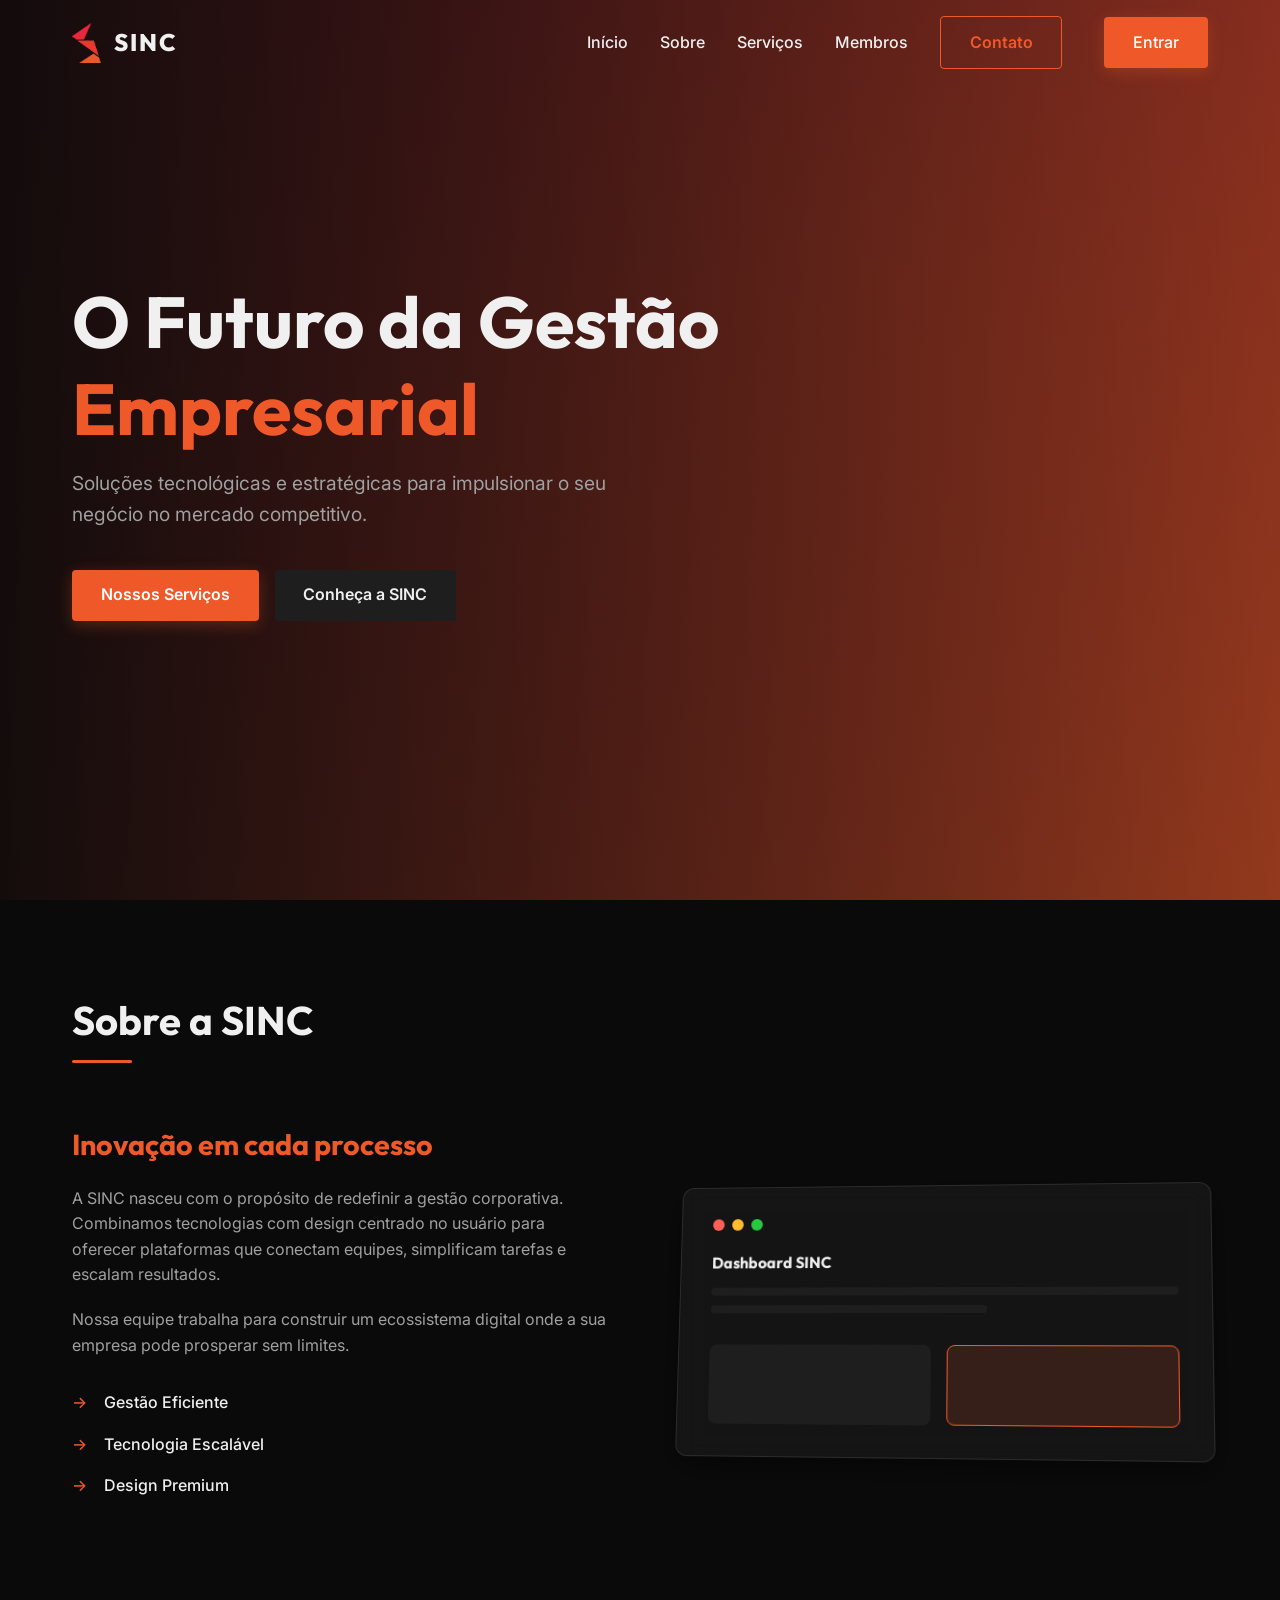
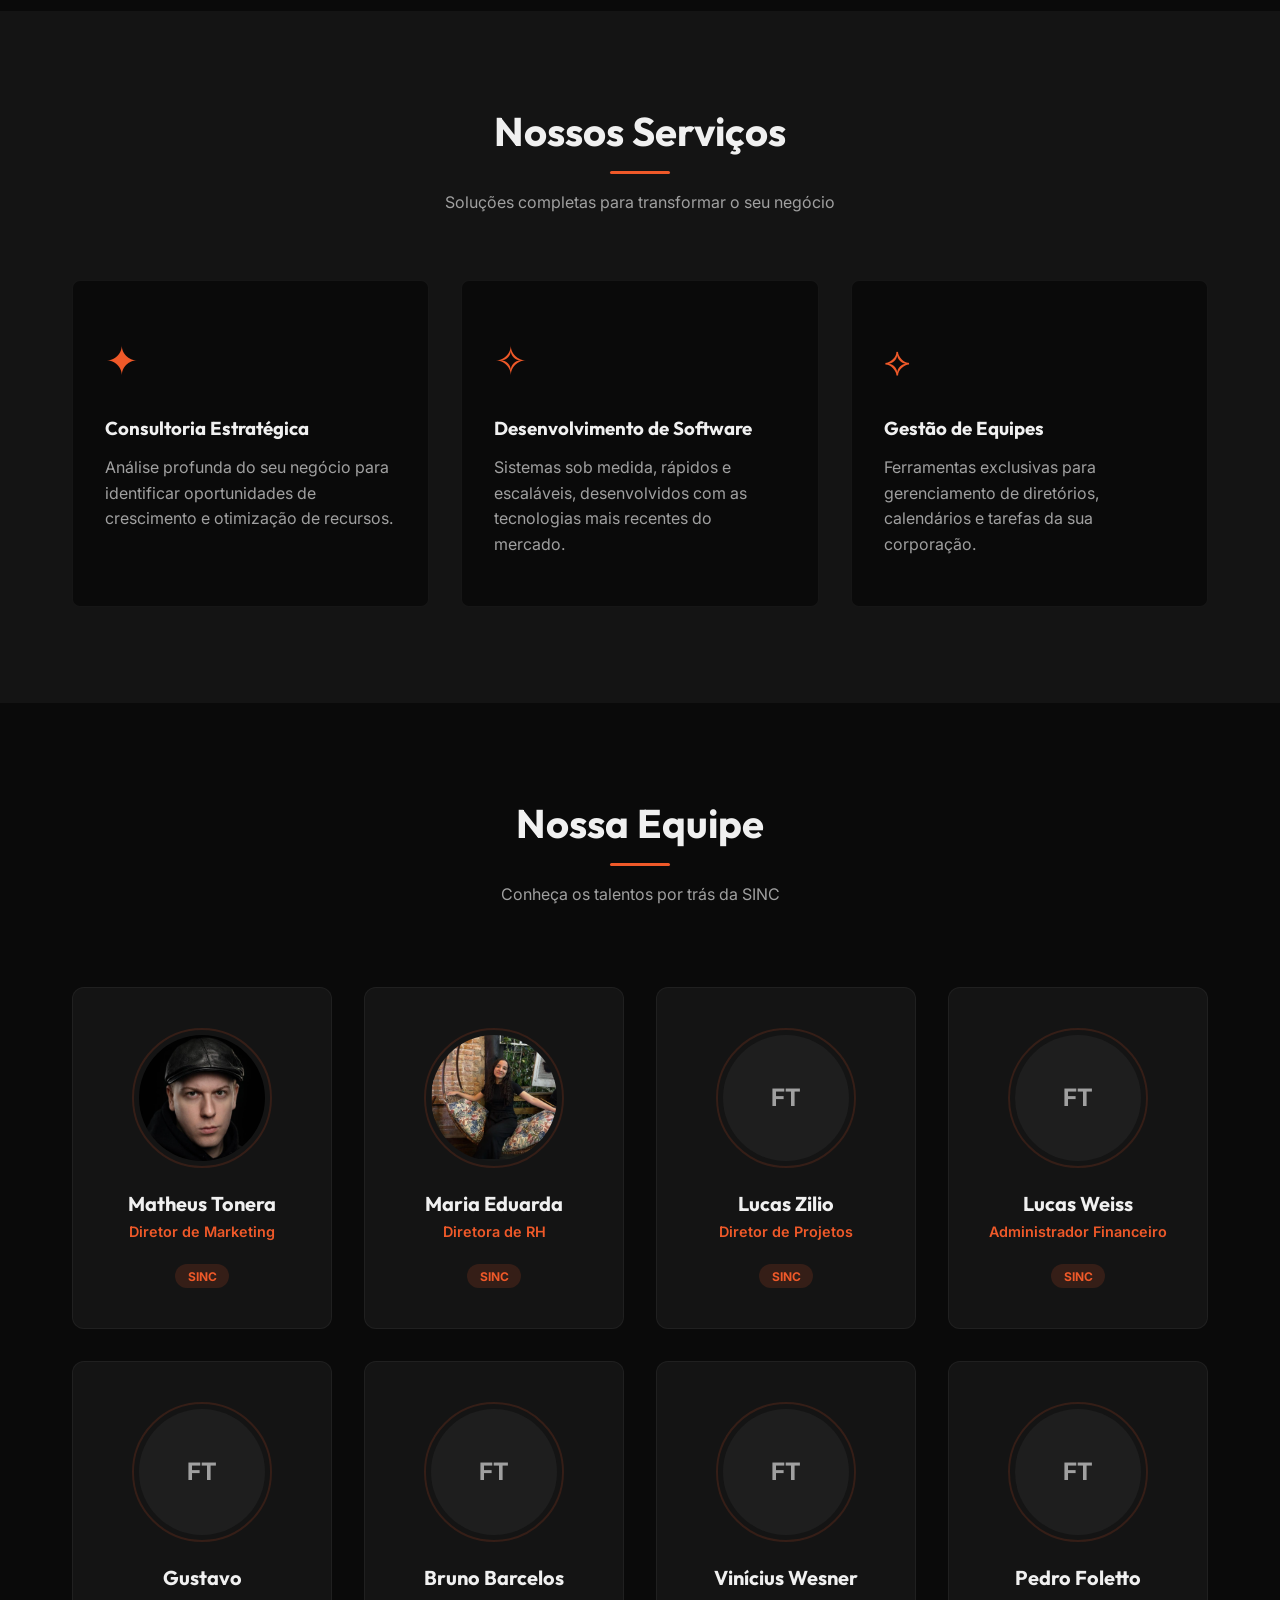
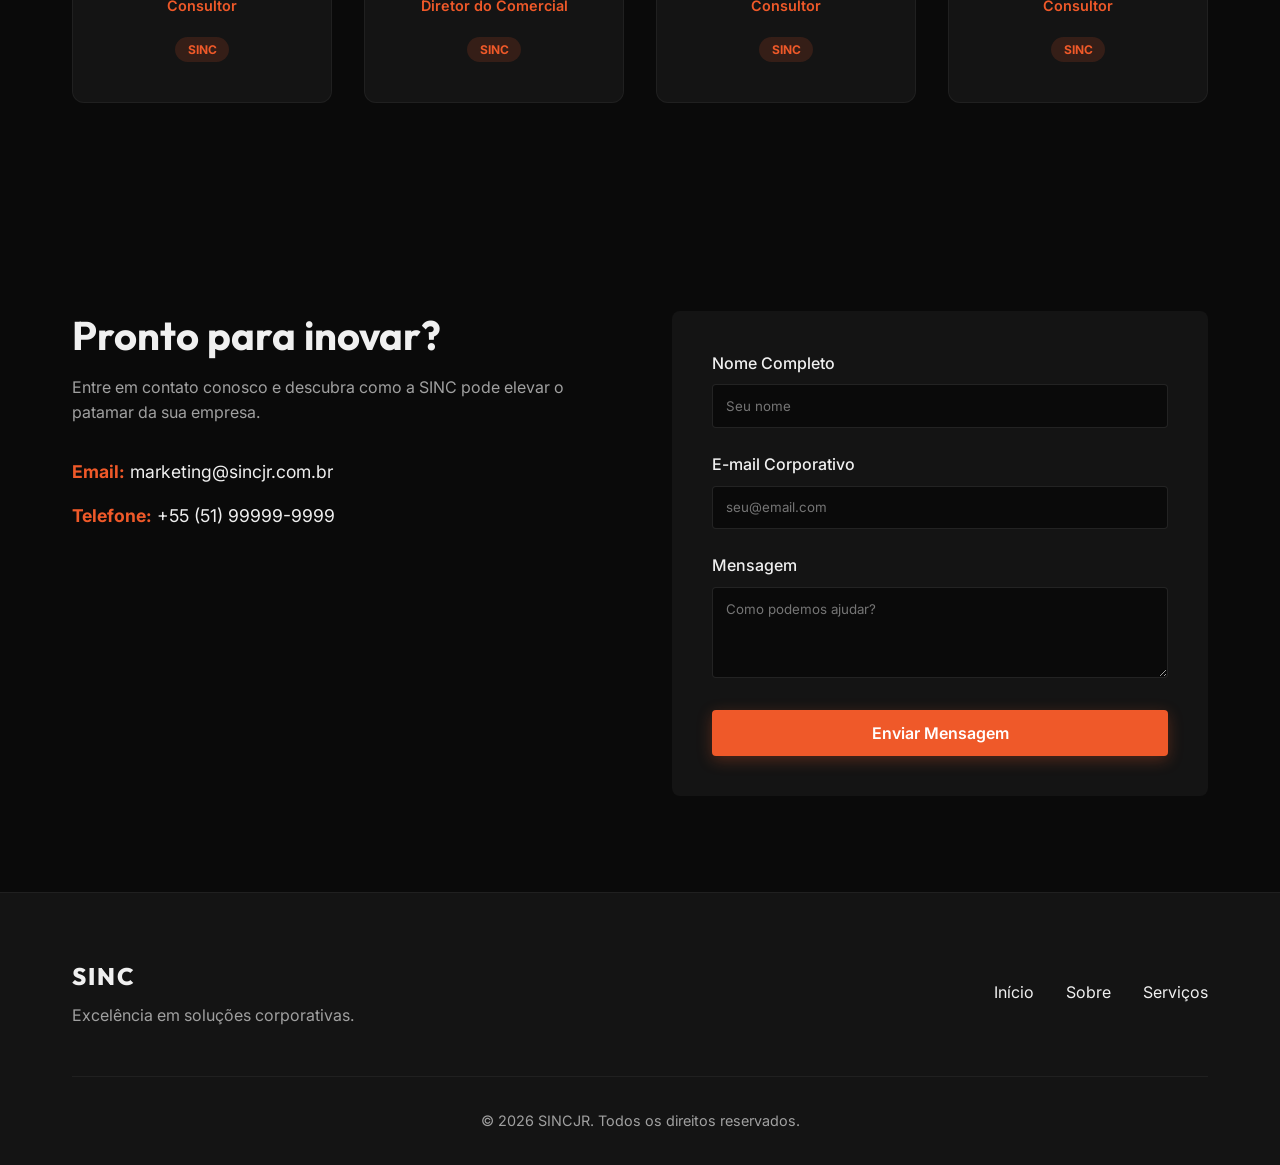
==== index.html @ 5923d803 "feat: initialize landing page and dashboard structure with core assets and styles" ====
<!DOCTYPE html>
<!-- Declaração do tipo de documento, informando ao navegador que se trata de um documento HTML5 -->
<html lang="pt-BR">
<!-- Início do documento HTML, com a definição do idioma como Português do Brasil -->

<head>
    <!-- Seção head: contém metadados, links para fontes e folhas de estilo, que não são exibidos diretamente na página -->
    <meta charset="UTF-8">
    <!-- Define a codificação de caracteres como UTF-8, que suporta a maioria dos caracteres e símbolos -->
    <meta name="viewport" content="width=device-width, initial-scale=1.0">
    <!-- Configura a viewport para tornar o site responsivo (ajustável a diferentes tamanhos de tela) -->
    <title>SINC - Empresa Junior</title>
    <!-- Define o título da página que aparece na aba do navegador -->
    <meta name="description"
        content="SINC: Inovação e Gestão Corporativa. Oferecemos soluções para o sucesso da sua empresa.">
    <!-- Meta description: fornece um resumo do conteúdo da página para os motores de busca (SEO) -->

    <!-- Preconexões para acelerar o carregamento das fontes do Google -->
    <link rel="preconnect" href="https://fonts.googleapis.com">
    <link rel="preconnect" href="https://fonts.gstatic.com" crossorigin>
    <!-- Importação das fontes Inter e Outfit do Google Fonts -->
    <link
        href="https://fonts.googleapis.com/css2?family=Inter:wght@300;400;600;800&family=Outfit:wght@400;700&display=swap"
        rel="stylesheet">

    <!-- Vincula o arquivo CSS externo (style.css) para aplicar estilos à página -->
    <link rel="stylesheet" href="style.css">
</head>

<body>
    <!-- O corpo do documento, onde fica o conteúdo visível para o usuário -->

    <header class="navbar">
        <!-- Cabeçalho da página, contendo a barra de navegação principal -->
        <div class="nav-container">
            <!-- Container flexível para alinhar o logotipo e os links de navegação -->
            <a href="#" class="logo-container">
                <!-- Link que envolve o logotipo, redirecionando para o topo da página -->
                <img src="assets/icone.png" alt="Logo SINC" class="logo-img">
                <!-- Imagem do logotipo do site -->
                <span class="logo-text">SINC</span>
                <!-- Texto do logotipo ao lado da imagem -->
            </a>
            <nav class="nav-links">
                <!-- Seção de links de navegação do site -->
                <a href="#home">Início</a>
                <!-- Link para a seção Home -->
                <a href="#about">Sobre</a>
                <!-- Link para a seção Sobre -->
                <a href="#services">Serviços</a>
                <!-- Link para a seção Serviços -->
                <a href="#members">Membros</a>
                <!-- Link para a seção Membros -->
                <a href="#contact" class="btn-primary-outline">Contato</a>

                <!-- Link para a seção de Contato com estilo de botão delineado -->
                <a href="dashboard.html" class="btn-primary" style="margin-left: 10px;">Entrar</a>
                <!-- Link para a nova página de Login/Dashboard -->
            </nav>
            <div class="menu-toggle" id="mobile-menu">
                <!-- Botão de menu "hambúrguer" visível apenas em telas menores (dispositivos móveis) -->
                <span class="bar"></span>
                <span class="bar"></span>
                <span class="bar"></span>
                <!-- Barras que formam o ícone do menu responsivo -->
            </div>
        </div>
    </header>

    <main>
        <!-- Conteúdo principal da página -->

        <section id="home" class="hero">
            <!-- Seção "Hero" (destaque principal no topo da página) -->
            <div class="hero-overlay"></div>
            <!-- Camada de sobreposição (geralmente escura) para melhorar a leitura do texto sobre a imagem de fundo -->
            <div class="hero-content">
                <!-- Container para o conteúdo textual do destaque -->
                <h1 class="fade-in">O Futuro da Gestão <span>Empresarial</span></h1>
                <!-- Título principal da página com animação de fade in -->
                <p class="fade-in delay-1">Soluções tecnológicas e estratégicas para impulsionar o seu negócio
                    no mercado competitivo.</p>
                <!-- Subtítulo ou descrição com pequeno atraso na animação -->
                <div class="hero-buttons fade-in delay-2">
                    <!-- Container para os botões de ação na área hero -->
                    <a href="#services" class="btn-primary">Nossos Serviços</a>
                    <!-- Botão de ação principal redirecionando para a seção de Serviços -->
                    <a href="#about" class="btn-secondary">Conheça a SINC</a>
                    <!-- Botão secundário redirecionando para a seção Sobre -->
                </div>
            </div>
        </section>

        <section id="about" class="about-section section-padding">
            <!-- Seção "Sobre nós", contendo informações da empresa -->
            <div class="container">
                <!-- Container para limitar a largura do conteúdo e centralizá-lo -->
                <div class="section-title">
                    <!-- Container do título da seção -->
                    <h2>Sobre a SINC</h2>
                    <!-- Título da seção -->
                    <div class="divider"></div>
                    <!-- Linha divisória para efeito estético -->
                </div>
                <div class="about-grid">
                    <!-- Grade de layout para dividir o conteúdo sobre a empresa em colunas -->
                    <div class="about-text slide-up">
                        <!-- Coluna de texto com animação de deslizar para cima -->
                        <h3>Inovação em cada processo</h3>
                        <!-- Título do bloco de texto -->
                        <p>A SINC nasceu com o propósito de redefinir a gestão corporativa. Combinamos tecnologias com
                            design centrado no usuário para oferecer plataformas que conectam equipes,
                            simplificam tarefas e escalam resultados.</p>
                        <!-- Parágrafo introdutório -->
                        <p>Nossa equipe trabalha para construir um ecossistema digital onde a sua empresa pode prosperar
                            sem limites.</p>
                        <!-- Segundo parágrafo detalhando o propósito da equipe -->
                        <ul class="features-list">
                            <!-- Lista de características/vantagens -->
                            <li>Gestão Eficiente</li>
                            <li>Tecnologia Escalável</li>
                            <li>Design Premium</li>
                            <!-- Itens da lista -->
                        </ul>
                    </div>
                    <div class="about-image slide-up delay-1">
                        <!-- Coluna para a imagem/mockup com animação -->
                        <div class="glass-card mockup-card">
                            <!-- Cartão com efeito visual "glassmorphism" simulando a interface de um sistema -->
                            <div class="mockup-header">
                                <!-- Cabeçalho do mockup, parecendo a barra superior de uma janela do macOS -->
                                <span class="dot red"></span>
                                <span class="dot yellow"></span>
                                <span class="dot green"></span>
                                <!-- Bolinhas decorativas simulando os botões de fechar, minimizar e maximizar -->
                            </div>
                            <div class="mockup-body">
                                <!-- Corpo do mockup simulando uma dashboard -->
                                <h4>Dashboard SINC</h4>
                                <!-- Título dentro do mockup -->
                                <div class="mockup-line"></div>
                                <!-- Linha gráfica representando um elemento da interface -->
                                <div class="mockup-line short"></div>
                                <!-- Outra linha, mais curta -->
                                <div class="mockup-stats">
                                    <!-- Container para estatísticas/gráficos do mockup -->
                                    <div class="stat-box"></div>
                                    <!-- Caixa representando um dado estatístico -->
                                    <div class="stat-box highlight"></div>
                                    <!-- Caixa destacada representando outro dado -->
                                </div>
                            </div>
                        </div>
                    </div>
                </div>
            </div>
        </section>

        <section id="services" class="services-section section-padding">
            <!-- Seção de "Serviços", apresentando o que a empresa oferece -->
            <div class="container">
                <!-- Container principal da seção -->
                <div class="section-title text-center">
                    <!-- Título da seção centralizado -->
                    <h2>Nossos Serviços</h2>
                    <!-- Título -->
                    <div class="divider mx-auto"></div>
                    <!-- Divisor centralizado (margem horizontal automática) -->
                    <p class="section-subtitle">Soluções completas para transformar o seu negócio</p>
                    <!-- Subtítulo explicativo dos serviços -->
                </div>
                <div class="services-grid">
                    <!-- Grade para organizar os cards de serviço lado a lado -->
                    <div class="service-card slide-up">
                        <!-- Primeiro cartão de serviço, com animação -->
                        <div class="service-icon">✦</div>
                        <!-- Ícone do serviço -->
                        <h3>Consultoria Estratégica</h3>
                        <!-- Título do serviço -->
                        <p>Análise profunda do seu negócio para identificar oportunidades de crescimento e otimização de
                            recursos.</p>
                        <!-- Descrição detalhada do serviço -->
                    </div>
                    <div class="service-card slide-up delay-1">
                        <!-- Segundo cartão de serviço -->
                        <div class="service-icon">✧</div>
                        <!-- Ícone -->
                        <h3>Desenvolvimento de Software</h3>
                        <!-- Título -->
                        <p>Sistemas sob medida, rápidos e escaláveis, desenvolvidos com as tecnologias mais recentes do
                            mercado.</p>
                        <!-- Descrição -->
                    </div>
                    <div class="service-card slide-up delay-2">
                        <!-- Terceiro cartão de serviço -->
                        <div class="service-icon">⟡</div>
                        <!-- Ícone -->
                        <h3>Gestão de Equipes</h3>
                        <!-- Título -->
                        <p>Ferramentas exclusivas para gerenciamento de diretórios, calendários e tarefas da sua
                            corporação.</p>
                        <!-- Descrição -->
                    </div>
                </div>
            </div>
        </section>

        <section id="members" class="members-section section-padding">
            <!-- Seção de "Membros", apresentando a equipe -->
            <div class="container">
                <div class="section-title text-center">
                    <h2>Nossa Equipe</h2>
                    <div class="divider mx-auto"></div>
                    <p class="section-subtitle">Conheça os talentos por trás da SINC</p>
                </div>

                <div class="members-grid">
                    <!-- Member Card 1 -->
                    <div class="member-card slide-up">
                        <div class="member-photo-container">
                            <img src="assets/matheus.png" alt="Matheus Tonera" class="member-img">
                        </div>

                        <div class="member-info">
                            <h3>Matheus Tonera</h3>
                            <p class="member-role">Diretor de Marketing</p>
                            <div class="member-social">
                                <span class="social-tag">SINC</span>
                            </div>
                        </div>
                    </div>

                    <!-- Member Card 2 -->
                    <div class="member-card slide-up delay-1">
                        <div class="member-photo-container">
                            <img src="assets/mariaeduarda.png" alt="Maria Eduarda" class="member-img">
                        </div>

                        <div class="member-info">
                            <h3>Maria Eduarda</h3>
                            <p class="member-role">Diretora de RH</p>
                            <div class="member-social">
                                <span class="social-tag">SINC</span>
                            </div>
                        </div>
                    </div>

                    <!-- Member Card 3 -->
                    <div class="member-card slide-up delay-2">
                        <div class="member-photo-container">
                            <div class="member-photo-placeholder">
                                <span>FT</span>
                            </div>
                        </div>
                        <div class="member-info">
                            <h3>Lucas Zilio</h3>
                            <p class="member-role">Diretor de Projetos</p>
                            <div class="member-social">
                                <span class="social-tag">SINC</span>
                            </div>
                        </div>
                    </div>

                    <!-- Member Card 4 -->
                    <div class="member-card slide-up delay-3">
                        <div class="member-photo-container">
                            <div class="member-photo-placeholder">
                                <span>FT</span>
                            </div>
                        </div>
                        <div class="member-info">
                            <h3>Lucas Weiss</h3>
                            <p class="member-role">Administrador Financeiro</p>
                            <div class="member-social">
                                <span class="social-tag">SINC</span>
                            </div>
                        </div>
                    </div>

                    <!-- Member Card 5 -->
                    <div class="member-card slide-up">
                        <div class="member-photo-container">
                            <div class="member-photo-placeholder">
                                <span>FT</span>
                            </div>
                        </div>
                        <div class="member-info">
                            <h3>Gustavo</h3>
                            <p class="member-role">Consultor</p>
                            <div class="member-social">
                                <span class="social-tag">SINC</span>
                            </div>
                        </div>
                    </div>

                    <!-- Member Card 6 -->
                    <div class="member-card slide-up delay-1">
                        <div class="member-photo-container">
                            <div class="member-photo-placeholder">
                                <span>FT</span>
                            </div>
                        </div>
                        <div class="member-info">
                            <h3>Bruno Barcelos</h3>
                            <p class="member-role">Diretor do Comercial</p>
                            <div class="member-social">
                                <span class="social-tag">SINC</span>
                            </div>
                        </div>
                    </div>

                    <!-- Member Card 7 -->
                    <div class="member-card slide-up delay-2">
                        <div class="member-photo-container">
                            <div class="member-photo-placeholder">
                                <span>FT</span>
                            </div>
                        </div>
                        <div class="member-info">
                            <h3>Vinícius Wesner</h3>
                            <p class="member-role">Consultor</p>
                            <div class="member-social">
                                <span class="social-tag">SINC</span>
                            </div>
                        </div>
                    </div>

                    <!-- Member Card 8 -->
                    <div class="member-card slide-up delay-3">
                        <div class="member-photo-container">
                            <div class="member-photo-placeholder">
                                <span>FT</span>
                            </div>
                        </div>
                        <div class="member-info">
                            <h3>Pedro Foletto</h3>
                            <p class="member-role">Consultor</p>
                            <div class="member-social">
                                <span class="social-tag">SINC</span>
                            </div>
                        </div>
                    </div>
                </div>


            </div>
        </section>

        <section id="contact" class="contact-section section-padding">

            <!-- Seção de "Contato", para usuários enviarem mensagens -->
            <div class="container">
                <div class="contact-grid">
                    <!-- Grade que divide as informações de contato do formulário -->
                    <div class="contact-info slide-up">
                        <!-- Coluna com informações de contato por extenso -->
                        <h2>Pronto para inovar?</h2>
                        <!-- Título motivacional de contato -->
                        <p>Entre em contato conosco e descubra como a SINC pode elevar o patamar da sua empresa.</p>
                        <!-- Texto incentivando o contato -->
                        <div class="info-item">
                            <!-- Informação específica: E-mail -->
                            <strong>Email:</strong> marketing@sincjr.com.br
                        </div>

                        <div class="info-item">
                            <!-- Informação específica: Telefone -->
                            <strong>Telefone:</strong> +55 (51) 99999-9999
                        </div>
                    </div>
                    <form class="contact-form slide-up delay-1" id="contactForm"
                        action="https://formsubmit.co/marketing@sincjr.com.br" method="POST">
                        <!-- Coluna contendo o formulário de contato -->
                        <div class="form-group">
                            <!-- Grupo para o campo de Nome -->
                            <label for="name">Nome Completo</label>
                            <!-- Rótulo do campo de nome -->
                            <input type="text" id="name" name="name" required placeholder="Seu nome">
                            <!-- Campo de entrada de texto obrigatório para o nome -->
                        </div>
                        <div class="form-group">
                            <!-- Grupo para o campo de E-mail -->
                            <label for="email">E-mail Corporativo</label>
                            <!-- Rótulo do e-mail -->
                            <input type="email" id="email" name="email" required placeholder="seu@email.com">
                            <!-- Campo de entrada obrigatório validado como e-mail -->
                        </div>
                        <div class="form-group">
                            <!-- Grupo para a Mensagem -->
                            <label for="message">Mensagem</label>
                            <!-- Rótulo da mensagem -->
                            <textarea id="message" name="message" rows="4" required
                                placeholder="Como podemos ajudar?"></textarea>
                            <!-- Área de texto longa obrigatória para o usuário digitar a mensagem -->
                        </div>

                        <button type="submit" class="btn-primary w-100">Enviar Mensagem</button>
                        <!-- Botão de submissão do formulário, ocupando 100% da largura (w-100) -->
                    </form>
                </div>
            </div>
        </section>
    </main>

    <footer>
        <!-- Rodapé do site -->
        <div class="container">
            <div class="footer-content">
                <!-- Conteúdo superior do rodapé, geralmente links e logo -->
                <div class="footer-brand">
                    <!-- Branding no rodapé (Logotipo textual e descrição) -->
                    <span class="logo-text">SINC</span>
                    <p>Excelência em soluções corporativas.</p>
                </div>
                <div class="footer-links">
                    <!-- Links rápidos de navegação repetidos no rodapé -->
                    <a href="#home">Início</a>
                    <a href="#about">Sobre</a>
                    <a href="#services">Serviços</a>
                </div>
            </div>
            <div class="footer-bottom">
                <!-- Seção mais inferior do rodapé, contendo direitos autorais -->
                <p>&copy; 2026 SINCJR. Todos os direitos reservados.</p>
                <!-- Texto de copyright da empresa -->
            </div>
        </div>
    </footer>

    <!-- Inclusão do arquivo JavaScript principal que contém as interações dinâmicas e lógica da página -->
    <script src="main.js"></script>
</body>

</html>
---- style.css ----
:root {
    /* Color Palette */
    --color-bg: #0A0A0A;
    --color-surface: #141414;
    --color-surface-light: #1E1E1E;

    --color-primary: #ef5929;
    /* Brand Orange */
    --color-primary-hover: #b62532;
    --color-primary-light: rgba(239, 89, 41, 0.15);

    --color-gradient-1: #b62532;
    --color-gradient-2: #ef5929;
    --gradient-brand: linear-gradient(135deg, var(--color-gradient-1), var(--color-gradient-2));


    --color-text: #F0F0F0;
    --color-text-muted: #A0A0A0;

    /* Typography */
    --font-heading: 'Outfit', sans-serif;
    --font-body: 'Inter', sans-serif;

    /* Transitions */
    --transition-fast: 0.2s ease;
    --transition-normal: 0.3s ease;
    --transition-slow: 0.5s ease;
}

* {
    margin: 0;
    padding: 0;
    box-sizing: border-box;
}

html {
    scroll-behavior: smooth;
}

body {
    font-family: var(--font-body);
    background-color: var(--color-bg);
    color: var(--color-text);
    line-height: 1.6;
    overflow-x: hidden;
}

/* Typography Utilities */
h1,
h2,
h3,
h4 {
    font-family: var(--font-heading);
    font-weight: 700;
    line-height: 1.2;
}

a {
    text-decoration: none;
    color: inherit;
    transition: color var(--transition-fast);
}

.container {
    max-width: 1200px;
    margin: 0 auto;
    padding: 0 2rem;
}

.section-padding {
    padding: 6rem 0;
}

.text-center {
    text-align: center;
}

.mx-auto {
    margin-left: auto;
    margin-right: auto;
}

.w-100 {
    width: 100%;
}

/* Buttons */
.btn-primary,
.btn-secondary,
.btn-primary-outline {
    display: inline-block;
    padding: 0.8rem 1.8rem;
    border-radius: 4px;
    font-weight: 600;
    cursor: pointer;
    transition: all var(--transition-normal);
    text-align: center;
    border: none;
    font-size: 1rem;
    font-family: var(--font-body);
}

.btn-primary {
    background-color: var(--color-primary);
    color: #fff;
    box-shadow: 0 4px 15px rgba(230, 91, 42, 0.3);
}

.btn-primary:hover {
    background-color: var(--color-primary-hover);
    box-shadow: 0 6px 20px rgba(230, 91, 42, 0.5);
    transform: translateY(-2px);
}

.btn-primary-outline {
    background-color: transparent;
    color: var(--color-primary);
    border: 1px solid var(--color-primary);
}

.btn-primary-outline:hover {
    background-color: var(--color-primary);
    color: #fff;
}

.btn-secondary {
    background-color: var(--color-surface-light);
    color: var(--color-text);
}

.btn-secondary:hover {
    background-color: #2A2A2A;
    transform: translateY(-2px);
}

/* Navbar */
.navbar {
    position: fixed;
    top: 0;
    width: 100%;
    z-index: 1000;
    padding: 1rem 0;
    transition: all var(--transition-normal);
}

.navbar.scrolled {
    background: rgba(10, 10, 10, 0.85);
    backdrop-filter: blur(10px);
    -webkit-backdrop-filter: blur(10px);
    border-bottom: 1px solid rgba(255, 255, 255, 0.05);
    padding: 0.8rem 0;
}

.nav-container {
    max-width: 1200px;
    margin: 0 auto;
    padding: 0 2rem;
    display: flex;
    justify-content: space-between;
    align-items: center;
}

.logo-container {
    display: flex;
    align-items: center;
    gap: 0.8rem;
}

.logo-img {
    height: 40px;
    width: auto;
}

.logo-text {
    font-family: var(--font-heading);
    font-size: 1.5rem;
    font-weight: 800;
    letter-spacing: 2px;
    color: var(--color-text);
}

.nav-links {
    display: flex;
    gap: 2rem;
    align-items: center;
}

.nav-links a:not(.btn-primary-outline) {
    font-weight: 500;
    position: relative;
}

.nav-links a:not(.btn-primary-outline)::after {
    content: '';
    position: absolute;
    width: 0;
    height: 2px;
    bottom: -4px;
    left: 0;
    background-color: var(--color-primary);
    transition: width var(--transition-normal);
}

.nav-links a:not(.btn-primary-outline):hover::after {
    width: 100%;
}

.menu-toggle {
    display: none;
    flex-direction: column;
    gap: 5px;
    cursor: pointer;
}

.menu-toggle .bar {
    width: 25px;
    height: 2px;
    background-color: var(--color-text);
    transition: all var(--transition-fast);
}

/* Hero Section */
.hero {
    height: 100vh;
    min-height: 600px;
    display: flex;
    align-items: center;
    position: relative;
    background: var(--gradient-brand);
    overflow: hidden;
}

.hero-overlay {
    position: absolute;
    inset: 0;
    background: linear-gradient(to right, rgba(10, 10, 10, 0.95) 0%, rgba(10, 10, 10, 0.4) 100%),
        radial-gradient(circle at 70% 30%, rgba(239, 89, 41, 0.3) 0%, transparent 50%);
    z-index: 1;
}


.hero-content {
    position: relative;
    z-index: 2;
    max-width: 800px;
    padding: 0 2rem;
    margin-left: max(2rem, calc((100% - 1200px) / 2));
}

.hero h1 {
    font-size: 4.5rem;
    margin-bottom: 1rem;
}

.hero h1 span {
    color: var(--color-primary);
}

.hero p {
    font-size: 1.2rem;
    color: var(--color-text-muted);
    margin-bottom: 2.5rem;
    max-width: 600px;
}

.hero-buttons {
    display: flex;
    gap: 1rem;
}

/* Sections General */
.section-title {
    margin-bottom: 4rem;
}

.section-title h2 {
    font-size: 2.5rem;
    margin-bottom: 1rem;
}

.divider {
    height: 3px;
    width: 60px;
    background-color: var(--color-primary);
    border-radius: 2px;
}

.section-subtitle {
    color: var(--color-text-muted);
    margin-top: 1rem;
}

/* About Section */
.about-grid {
    display: grid;
    grid-template-columns: 1fr 1fr;
    gap: 4rem;
    align-items: center;
}

.about-text h3 {
    font-size: 1.8rem;
    margin-bottom: 1.5rem;
    color: var(--color-primary);
}

.about-text p {
    margin-bottom: 1.2rem;
    color: var(--color-text-muted);
}

.features-list {
    list-style: none;
    margin-top: 2rem;
}

.features-list li {
    position: relative;
    padding-left: 2rem;
    margin-bottom: 1rem;
    font-weight: 500;
}

.features-list li::before {
    content: '→';
    position: absolute;
    left: 0;
    color: var(--color-primary);
}

.glass-card {
    background: rgba(30, 30, 30, 0.5);
    backdrop-filter: blur(12px);
    border: 1px solid rgba(255, 255, 255, 0.1);
    border-radius: 12px;
    padding: 2rem;
    box-shadow: 0 10px 30px rgba(0, 0, 0, 0.5);
}

.mockup-card {
    position: relative;
    overflow: hidden;
    transform: perspective(1000px) rotateY(-5deg) rotateX(5deg);
    transition: transform var(--transition-slow);
}

.mockup-card:hover {
    transform: perspective(1000px) rotateY(0) rotateX(0);
}

.mockup-header {
    display: flex;
    gap: 8px;
    margin-bottom: 1.5rem;
}

.dot {
    width: 12px;
    height: 12px;
    border-radius: 50%;
}

.dot.red {
    background-color: #ff5f56;
}

.dot.yellow {
    background-color: #ffbd2e;
}

.dot.green {
    background-color: #27c93f;
}

.mockup-body h4 {
    margin-bottom: 1rem;
}

.mockup-line {
    height: 8px;
    background-color: var(--color-surface-light);
    border-radius: 4px;
    margin-bottom: 10px;
    width: 100%;
}

.mockup-line.short {
    width: 60%;
    margin-bottom: 2rem;
}

.mockup-stats {
    display: flex;
    gap: 1rem;
}

.stat-box {
    flex: 1;
    height: 80px;
    background-color: var(--color-surface-light);
    border-radius: 8px;
}

.stat-box.highlight {
    background-color: var(--color-primary-light);
    border: 1px solid var(--color-primary);
}

/* Services Section */
.services-section {
    background-color: var(--color-surface);
}

.services-grid {
    display: grid;
    grid-template-columns: repeat(auto-fit, minmax(300px, 1fr));
    gap: 2rem;
}

.service-card {
    background-color: var(--color-bg);
    padding: 3rem 2rem;
    border-radius: 8px;
    border: 1px solid rgba(255, 255, 255, 0.05);
    transition: all var(--transition-normal);
    position: relative;
    overflow: hidden;
}

.service-card::before {
    content: '';
    position: absolute;
    top: 0;
    left: 0;
    width: 100%;
    height: 3px;
    background-color: var(--color-primary);
    transform: scaleX(0);
    transform-origin: left;
    transition: transform var(--transition-normal);
}

.service-card:hover {
    transform: translateY(-10px);
    box-shadow: 0 10px 30px rgba(0, 0, 0, 0.3);
    border-color: rgba(230, 91, 42, 0.3);
}

.service-card:hover::before {
    transform: scaleX(1);
}

.service-icon {
    font-size: 2.5rem;
    color: var(--color-primary);
    margin-bottom: 1.5rem;
}

.service-card h3 {
    margin-bottom: 1rem;
}

.service-card p {
    color: var(--color-text-muted);
}

/* Members Section */
.members-section {
    background-color: var(--color-bg);
}

.members-grid {
    display: grid;
    grid-template-columns: repeat(auto-fill, minmax(260px, 1fr));
    gap: 2rem;
    padding: 1rem 0;
}

.member-card {
    background: var(--color-surface);
    border: 1px solid rgba(255, 255, 255, 0.05);
    border-radius: 12px;
    padding: 2.5rem 2rem;
    text-align: center;
    transition: all var(--transition-normal);
}

.member-card:hover {
    transform: translateY(-10px);
    border-color: rgba(230, 91, 42, 0.3);
    box-shadow: 0 10px 30px rgba(0, 0, 0, 0.3);
}

.member-photo-container {
    width: 140px;
    height: 140px;
    margin: 0 auto 1.5rem;
    border-radius: 50%;
    padding: 5px;
    border: 2px solid var(--color-primary-light);
    overflow: hidden;
    display: flex;
    align-items: center;
    justify-content: center;
}

.member-photo-container img {
    width: 100%;
    height: 100%;
    object-fit: cover;
    border-radius: 50%;
}


.member-photo-placeholder {
    width: 100%;
    height: 100%;
    background: var(--color-surface-light);
    border-radius: 50%;
    display: flex;
    align-items: center;
    justify-content: center;
    color: var(--color-text-muted);
    font-size: 1.5rem;
    font-weight: 700;
}

.member-info h3 {
    font-size: 1.25rem;
    margin-bottom: 0.25rem;
    font-family: var(--font-heading);
}

.member-role {
    color: var(--color-primary);
    font-size: 0.9rem;
    font-weight: 600;
    margin-bottom: 1.2rem;
}

.social-tag {
    font-size: 0.75rem;
    padding: 0.3rem 0.8rem;
    background: var(--color-primary-light);
    color: var(--color-primary);
    border-radius: 20px;
    font-weight: 700;
    text-transform: uppercase;
}

/* Contact Section */

.contact-grid {
    display: grid;
    grid-template-columns: 1fr 1fr;
    gap: 4rem;
}

.contact-info h2 {
    font-size: 2.5rem;
    margin-bottom: 1rem;
}

.contact-info p {
    color: var(--color-text-muted);
    margin-bottom: 2rem;
}

.info-item {
    margin-bottom: 1rem;
    font-size: 1.1rem;
}

.info-item strong {
    color: var(--color-primary);
}

.contact-form {
    background-color: var(--color-surface);
    padding: 2.5rem;
    border-radius: 8px;
}

.form-group {
    margin-bottom: 1.5rem;
}

.form-group label {
    display: block;
    margin-bottom: 0.5rem;
    font-weight: 500;
}

.form-group input,
.form-group textarea {
    width: 100%;
    padding: 0.8rem;
    background-color: var(--color-bg);
    border: 1px solid rgba(255, 255, 255, 0.1);
    border-radius: 4px;
    color: var(--color-text);
    font-family: var(--font-body);
    transition: border-color var(--transition-fast);
}

.form-group input:focus,
.form-group textarea:focus {
    outline: none;
    border-color: var(--color-primary);
}

/* Footer */
footer {
    background-color: var(--color-surface);
    padding: 4rem 0 2rem;
    border-top: 1px solid rgba(255, 255, 255, 0.05);
}

.footer-content {
    display: flex;
    justify-content: space-between;
    align-items: center;
    margin-bottom: 3rem;
    flex-wrap: wrap;
    gap: 2rem;
}

.footer-brand p {
    color: var(--color-text-muted);
    margin-top: 0.5rem;
}

.footer-links {
    display: flex;
    gap: 2rem;
}

.footer-links a:hover {
    color: var(--color-primary);
}

.footer-bottom {
    text-align: center;
    padding-top: 2rem;
    border-top: 1px solid rgba(255, 255, 255, 0.05);
    color: var(--color-text-muted);
    font-size: 0.9rem;
}

/* Animations */
.fade-in {
    opacity: 0;
    animation: fadeIn 1s ease forwards;
}

.slide-up {
    opacity: 0;
    transform: translateY(30px);
    transition: opacity 0.8s ease, transform 0.8s ease;
}

.slide-up.visible {
    opacity: 1;
    transform: translateY(0);
}

.delay-1 {
    animation-delay: 0.2s;
    transition-delay: 0.2s;
}

.delay-2 {
    animation-delay: 0.4s;
    transition-delay: 0.4s;
}

@keyframes fadeIn {
    from {
        opacity: 0;
    }

    to {
        opacity: 1;
    }
}

/* Responsive Design */
@media (max-width: 992px) {
    .hero h1 {
        font-size: 3.5rem;
    }

    .about-grid,
    .contact-grid {
        grid-template-columns: 1fr;
    }

    .mockup-card {
        max-width: 500px;
        margin: 0 auto;
    }
}

@media (max-width: 768px) {
    .menu-toggle {
        display: flex;
    }

    .nav-links {
        position: fixed;
        top: 70px;
        left: -100%;
        width: 100%;
        height: calc(100vh - 70px);
        background-color: var(--color-surface);
        flex-direction: column;
        justify-content: center;
        transition: left var(--transition-normal);
    }

    .nav-links.active {
        left: 0;
    }

    .hero h1 {
        font-size: 2.8rem;
    }

    .hero p {
        font-size: 1rem;
    }

    .hero-buttons {
        flex-direction: column;
    }

    .section-title h2 {
        font-size: 2rem;
    }

    .footer-content {
        flex-direction: column;
        text-align: center;
    }
}
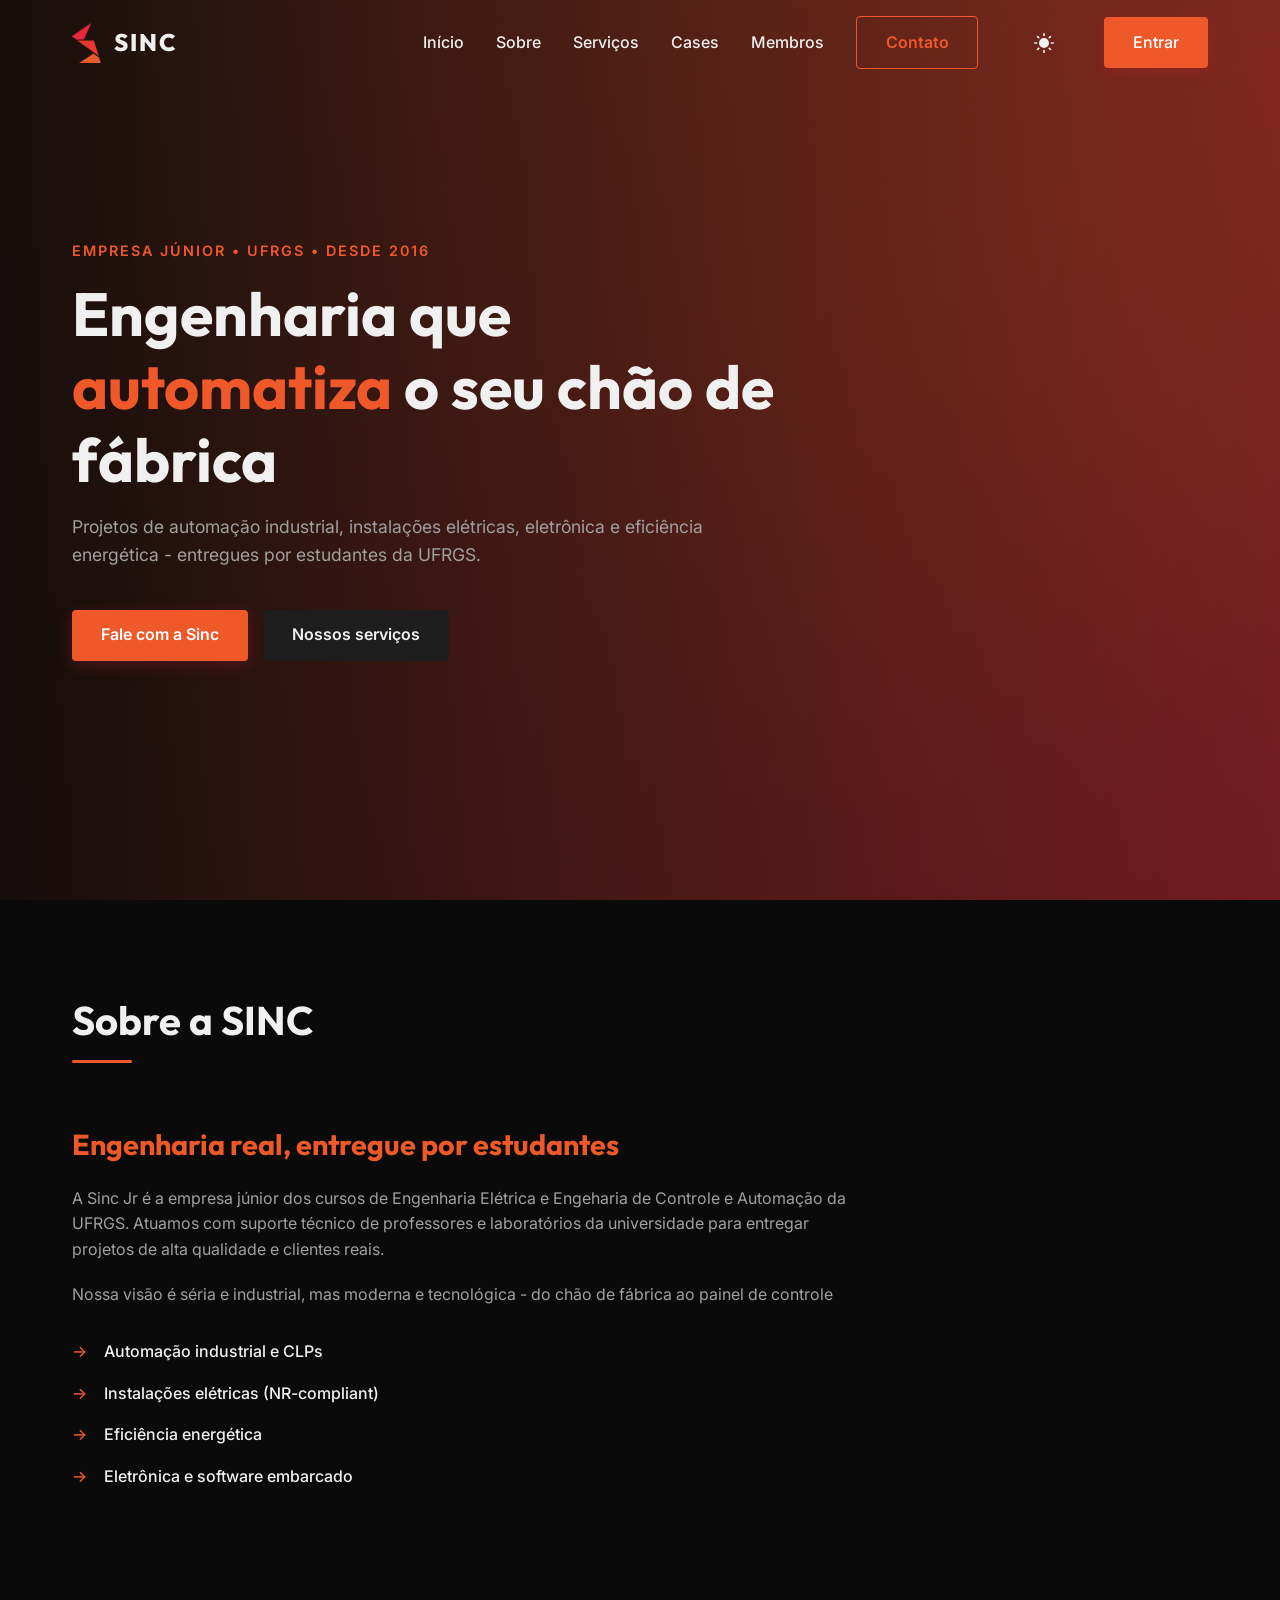
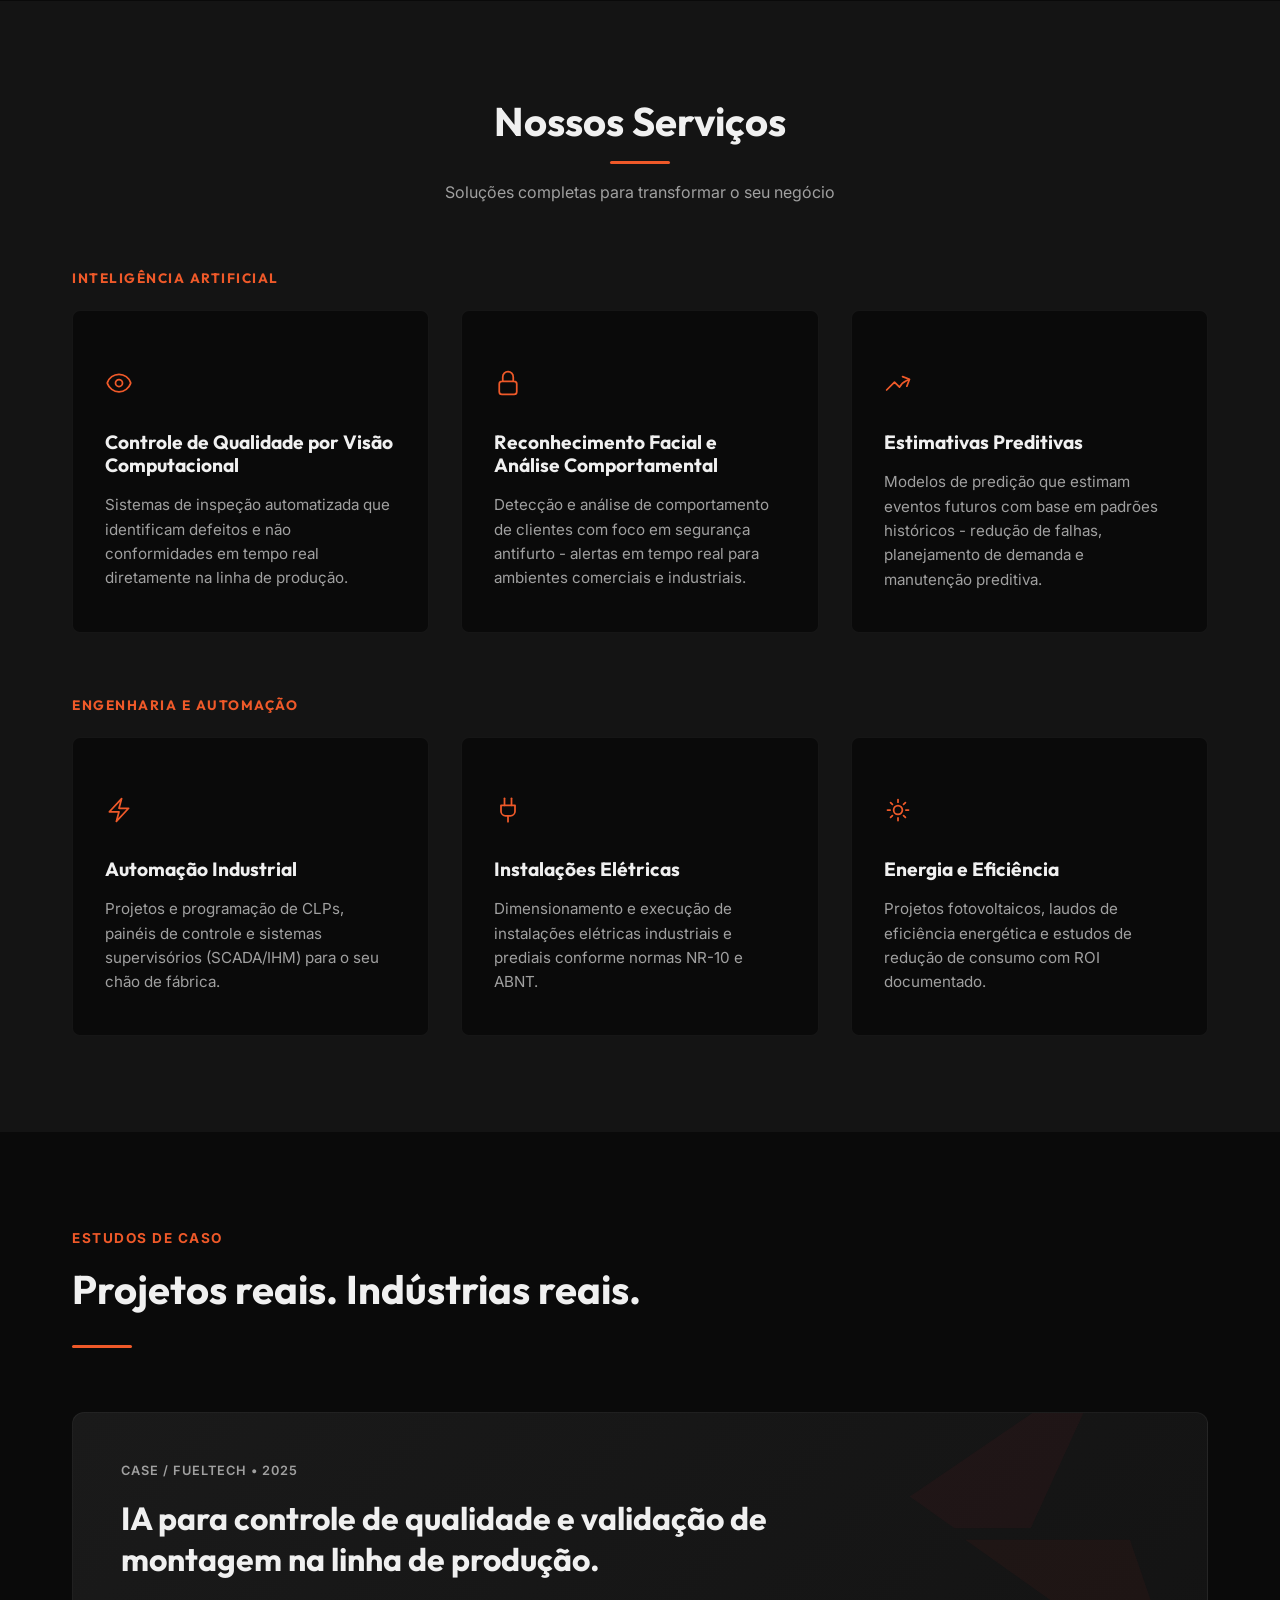
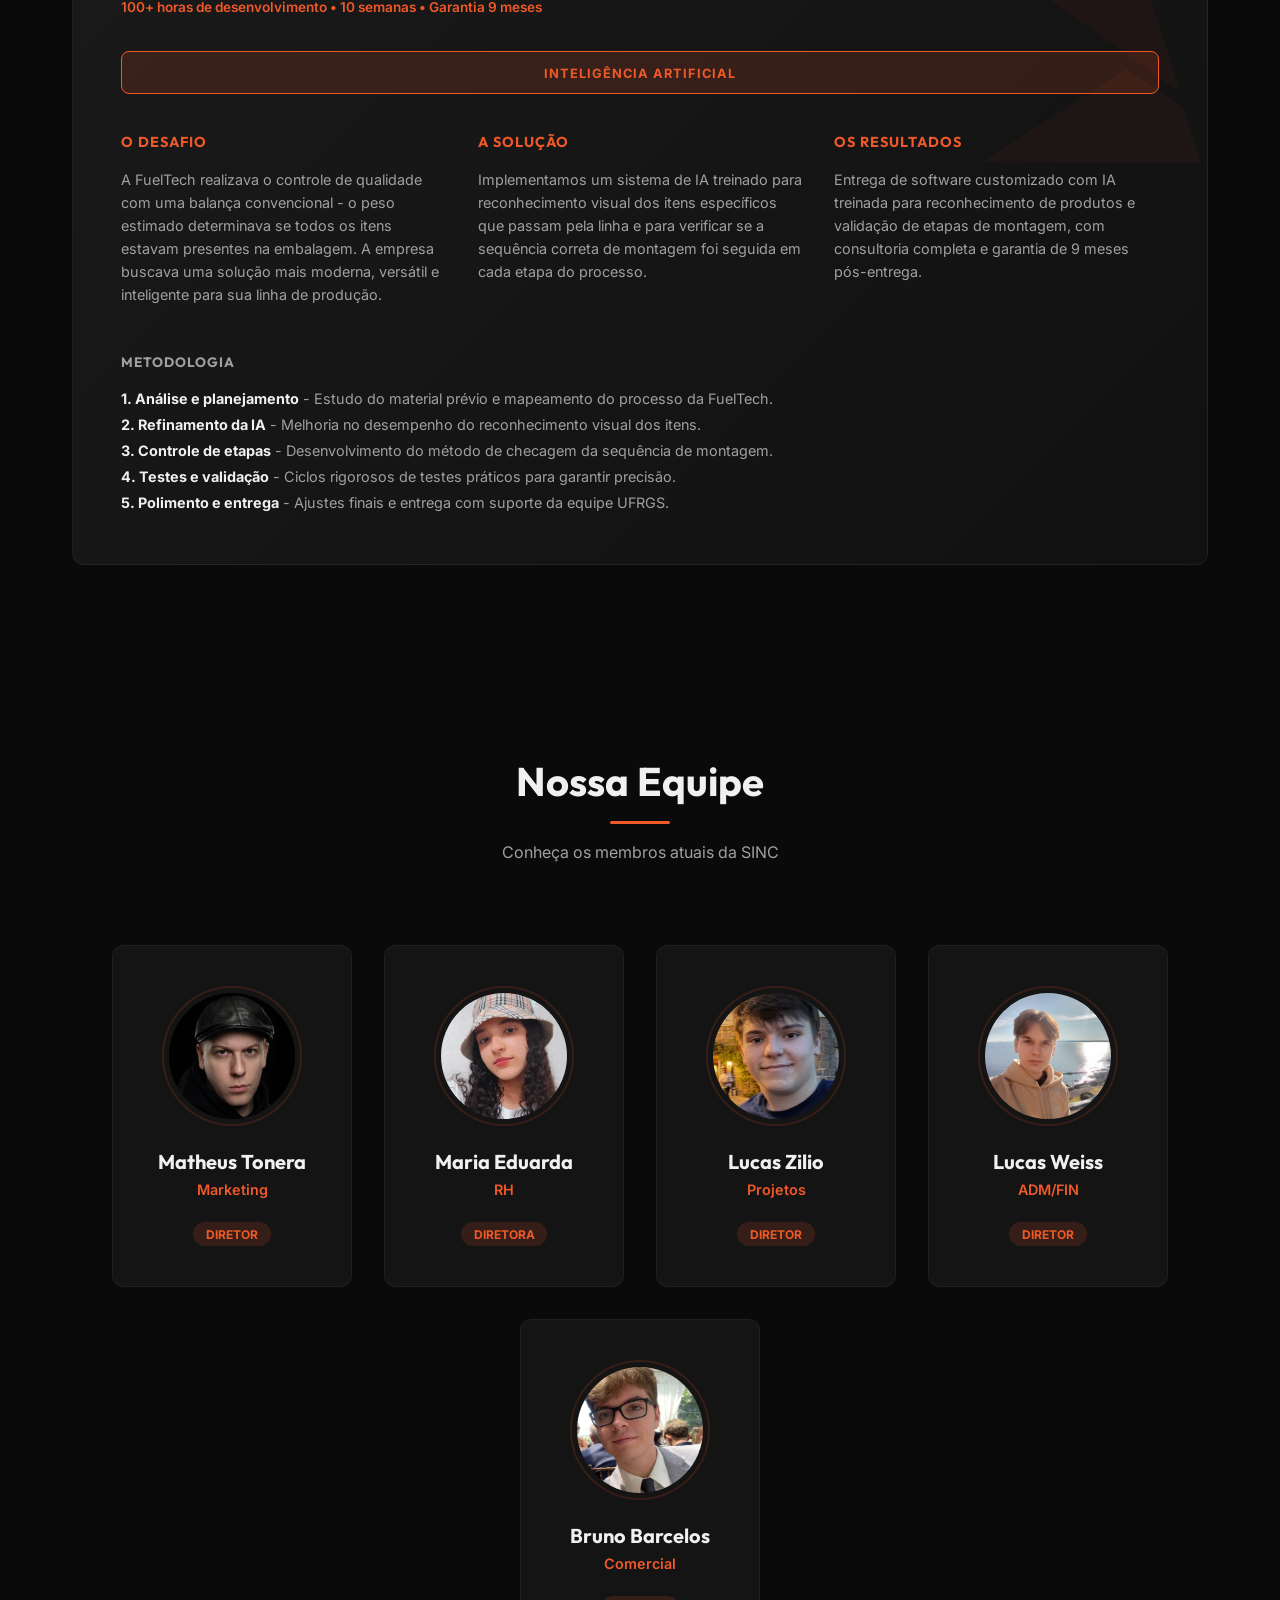
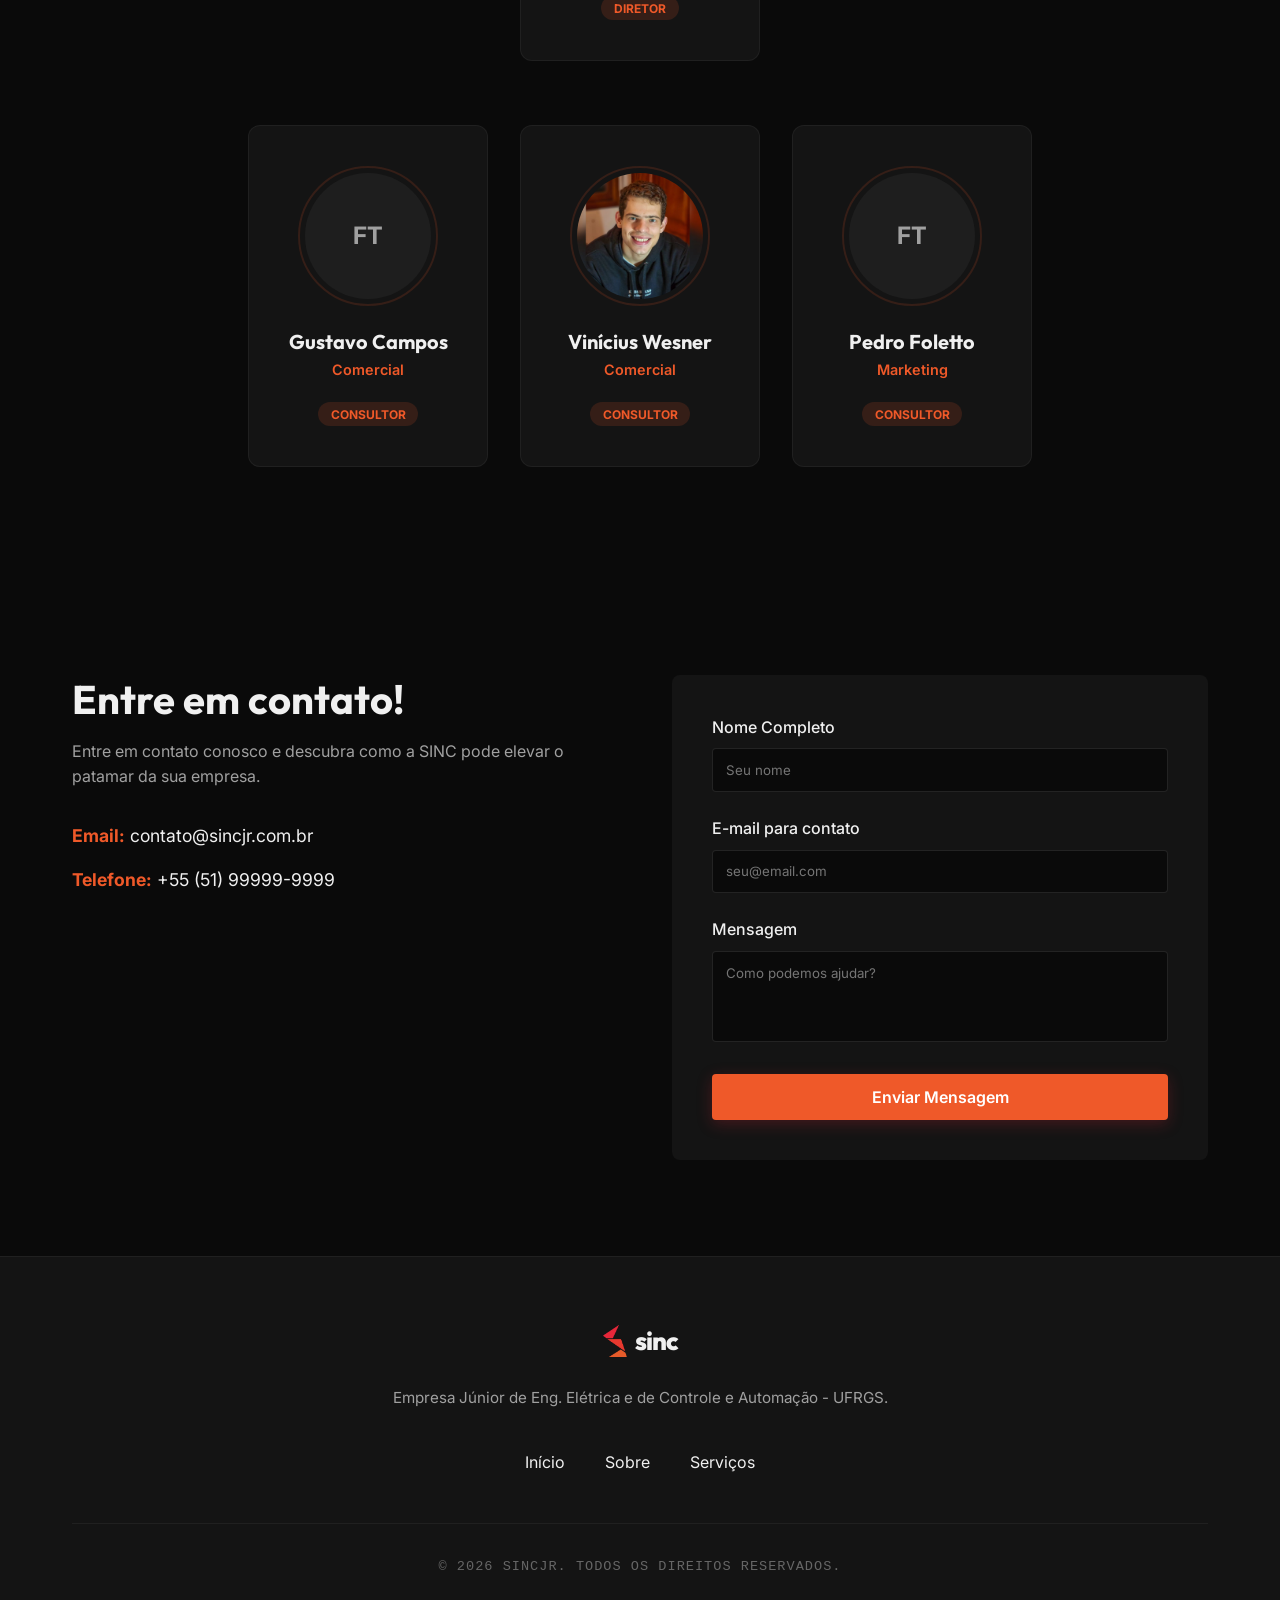
==== commit 0591c33d: "feat: add team member profile pages and automate favicon deployment scripts" ====
--- a/index.html
+++ b/index.html
@@ -9,7 +9,7 @@
     <!-- Define a codificação de caracteres como UTF-8, que suporta a maioria dos caracteres e símbolos -->
     <meta name="viewport" content="width=device-width, initial-scale=1.0">
     <!-- Configura a viewport para tornar o site responsivo (ajustável a diferentes tamanhos de tela) -->
-    <title>SINC - Empresa Junior</title>
+    <title>SincJr - Empresa Júnior de Engenharia Elétrica e Engenharia de Controle e Automação</title>
     <!-- Define o título da página que aparece na aba do navegador -->
     <meta name="description"
         content="SINC: Inovação e Gestão Corporativa. Oferecemos soluções para o sucesso da sua empresa.">
@@ -24,7 +24,12 @@
         rel="stylesheet">
 
     <!-- Vincula o arquivo CSS externo (style.css) para aplicar estilos à página -->
-    <link rel="stylesheet" href="style.css">
+    <link rel="stylesheet" href="style.css?v=2">
+
+    <!-- Favicon -->
+    <link rel="icon" type="image/png" sizes="32x32" href="assets/favicon-32x32.png">
+    <link rel="icon" type="image/png" sizes="16x16" href="assets/favicon-16x16.png">
+    <link rel="apple-touch-icon" sizes="180x180" href="assets/apple-touch-icon.png">
 </head>
 
 <body>
@@ -49,11 +54,18 @@
                 <!-- Link para a seção Sobre -->
                 <a href="#services">Serviços</a>
                 <!-- Link para a seção Serviços -->
+                <a href="#cases">Cases</a>
+                <!-- Link para a seção Casos -->
                 <a href="#members">Membros</a>
                 <!-- Link para a seção Membros -->
                 <a href="#contact" class="btn-primary-outline">Contato</a>
-
                 <!-- Link para a seção de Contato com estilo de botão delineado -->
+                
+                <button id="theme-toggle" class="theme-toggle" aria-label="Alternar tema">
+                    <svg class="sun-icon" viewBox="0 0 24 24" fill="none" stroke="currentColor" stroke-width="2" stroke-linecap="round" stroke-linejoin="round"><circle cx="12" cy="12" r="5"></circle><line x1="12" y1="1" x2="12" y2="3"></line><line x1="12" y1="21" x2="12" y2="23"></line><line x1="4.22" y1="4.22" x2="5.64" y2="5.64"></line><line x1="18.36" y1="18.36" x2="19.78" y2="19.78"></line><line x1="1" y1="12" x2="3" y2="12"></line><line x1="21" y1="12" x2="23" y2="12"></line><line x1="4.22" y1="19.78" x2="5.64" y2="18.36"></line><line x1="18.36" y1="5.64" x2="19.78" y2="4.22"></line></svg>
+                    <svg class="moon-icon" viewBox="0 0 24 24" fill="none" stroke="currentColor" stroke-width="2" stroke-linecap="round" stroke-linejoin="round"><path d="M21 12.79A9 9 0 1 1 11.21 3 7 7 0 0 0 21 12.79z"></path></svg>
+                </button>
+
                 <a href="dashboard.html" class="btn-primary" style="margin-left: 10px;">Entrar</a>
                 <!-- Link para a nova página de Login/Dashboard -->
             </nav>
@@ -76,17 +88,23 @@
             <!-- Camada de sobreposição (geralmente escura) para melhorar a leitura do texto sobre a imagem de fundo -->
             <div class="hero-content">
                 <!-- Container para o conteúdo textual do destaque -->
-                <h1 class="fade-in">O Futuro da Gestão <span>Empresarial</span></h1>
+                <p class="fade-in"
+                    style="color: var(--color-primary); font-weight: 600; letter-spacing: 2px; font-size: 0.9rem; margin-bottom: 1rem;">
+                    EMPRESA JÚNIOR &bull; UFRGS &bull; DESDE 2016</p>
+                <h1 class="fade-in" style="font-size: clamp(2.5rem, 5vw, 3.8rem); line-height: 1.2;">Engenharia que
+                    <span style="color: var(--color-primary);">automatiza</span> o seu chão de fábrica
+                </h1>
                 <!-- Título principal da página com animação de fade in -->
-                <p class="fade-in delay-1">Soluções tecnológicas e estratégicas para impulsionar o seu negócio
-                    no mercado competitivo.</p>
+                <p class="fade-in delay-1" style="font-size: 1.1rem; max-width: 700px;">Projetos de automação
+                    industrial, instalações elétricas, eletrônica e eficiência energética - entregues por estudantes da
+                    UFRGS.</p>
                 <!-- Subtítulo ou descrição com pequeno atraso na animação -->
                 <div class="hero-buttons fade-in delay-2">
                     <!-- Container para os botões de ação na área hero -->
-                    <a href="#services" class="btn-primary">Nossos Serviços</a>
-                    <!-- Botão de ação principal redirecionando para a seção de Serviços -->
-                    <a href="#about" class="btn-secondary">Conheça a SINC</a>
-                    <!-- Botão secundário redirecionando para a seção Sobre -->
+                    <a href="#contact" class="btn-primary">Fale com a Sinc</a>
+                    <!-- Botão de ação principal redirecionando para a seção de Contato -->
+                    <a href="#services" class="btn-secondary">Nossos serviços</a>
+                    <!-- Botão secundário redirecionando para a seção Serviços -->
                 </div>
             </div>
         </section>
@@ -102,55 +120,27 @@
                     <div class="divider"></div>
                     <!-- Linha divisória para efeito estético -->
                 </div>
-                <div class="about-grid">
+                <div class="about-grid" style="grid-template-columns: 1fr; max-width: 800px;">
                     <!-- Grade de layout para dividir o conteúdo sobre a empresa em colunas -->
                     <div class="about-text slide-up">
                         <!-- Coluna de texto com animação de deslizar para cima -->
-                        <h3>Inovação em cada processo</h3>
+                        <h3>Engenharia real, entregue por estudantes</h3>
                         <!-- Título do bloco de texto -->
-                        <p>A SINC nasceu com o propósito de redefinir a gestão corporativa. Combinamos tecnologias com
-                            design centrado no usuário para oferecer plataformas que conectam equipes,
-                            simplificam tarefas e escalam resultados.</p>
+                        <p>A Sinc Jr é a empresa júnior dos cursos de Engenharia Elétrica e Engeharia de Controle e
+                            Automação da UFRGS. Atuamos com suporte técnico de professores e laboratórios da
+                            universidade para entregar projetos de alta qualidade e clientes reais.</p>
                         <!-- Parágrafo introdutório -->
-                        <p>Nossa equipe trabalha para construir um ecossistema digital onde a sua empresa pode prosperar
-                            sem limites.</p>
+                        <p>Nossa visão é séria e industrial, mas moderna e tecnológica - do chão de fábrica ao painel de
+                            controle</p>
                         <!-- Segundo parágrafo detalhando o propósito da equipe -->
                         <ul class="features-list">
                             <!-- Lista de características/vantagens -->
-                            <li>Gestão Eficiente</li>
-                            <li>Tecnologia Escalável</li>
-                            <li>Design Premium</li>
+                            <li>Automação industrial e CLPs</li>
+                            <li>Instalações elétricas (NR-compliant)</li>
+                            <li>Eficiência energética</li>
+                            <li>Eletrônica e software embarcado</li>
                             <!-- Itens da lista -->
                         </ul>
-                    </div>
-                    <div class="about-image slide-up delay-1">
-                        <!-- Coluna para a imagem/mockup com animação -->
-                        <div class="glass-card mockup-card">
-                            <!-- Cartão com efeito visual "glassmorphism" simulando a interface de um sistema -->
-                            <div class="mockup-header">
-                                <!-- Cabeçalho do mockup, parecendo a barra superior de uma janela do macOS -->
-                                <span class="dot red"></span>
-                                <span class="dot yellow"></span>
-                                <span class="dot green"></span>
-                                <!-- Bolinhas decorativas simulando os botões de fechar, minimizar e maximizar -->
-                            </div>
-                            <div class="mockup-body">
-                                <!-- Corpo do mockup simulando uma dashboard -->
-                                <h4>Dashboard SINC</h4>
-                                <!-- Título dentro do mockup -->
-                                <div class="mockup-line"></div>
-                                <!-- Linha gráfica representando um elemento da interface -->
-                                <div class="mockup-line short"></div>
-                                <!-- Outra linha, mais curta -->
-                                <div class="mockup-stats">
-                                    <!-- Container para estatísticas/gráficos do mockup -->
-                                    <div class="stat-box"></div>
-                                    <!-- Caixa representando um dado estatístico -->
-                                    <div class="stat-box highlight"></div>
-                                    <!-- Caixa destacada representando outro dado -->
-                                </div>
-                            </div>
-                        </div>
                     </div>
                 </div>
             </div>
@@ -169,37 +159,152 @@
                     <p class="section-subtitle">Soluções completas para transformar o seu negócio</p>
                     <!-- Subtítulo explicativo dos serviços -->
                 </div>
-                <div class="services-grid">
-                    <!-- Grade para organizar os cards de serviço lado a lado -->
-                    <div class="service-card slide-up">
-                        <!-- Primeiro cartão de serviço, com animação -->
-                        <div class="service-icon">✦</div>
-                        <!-- Ícone do serviço -->
-                        <h3>Consultoria Estratégica</h3>
-                        <!-- Título do serviço -->
-                        <p>Análise profunda do seu negócio para identificar oportunidades de crescimento e otimização de
-                            recursos.</p>
-                        <!-- Descrição detalhada do serviço -->
-                    </div>
-                    <div class="service-card slide-up delay-1">
-                        <!-- Segundo cartão de serviço -->
-                        <div class="service-icon">✧</div>
-                        <!-- Ícone -->
-                        <h3>Desenvolvimento de Software</h3>
-                        <!-- Título -->
-                        <p>Sistemas sob medida, rápidos e escaláveis, desenvolvidos com as tecnologias mais recentes do
-                            mercado.</p>
-                        <!-- Descrição -->
-                    </div>
-                    <div class="service-card slide-up delay-2">
-                        <!-- Terceiro cartão de serviço -->
-                        <div class="service-icon">⟡</div>
-                        <!-- Ícone -->
-                        <h3>Gestão de Equipes</h3>
-                        <!-- Título -->
-                        <p>Ferramentas exclusivas para gerenciamento de diretórios, calendários e tarefas da sua
-                            corporação.</p>
-                        <!-- Descrição -->
+                <div style="margin-bottom: 4rem; margin-top: 3rem;">
+                    <h3
+                        style="color: var(--color-primary); font-size: 0.85rem; text-transform: uppercase; letter-spacing: 1.5px; margin-bottom: 1.5rem; text-align: left;">
+                        Inteligência Artificial</h3>
+                    <div class="services-grid">
+                        <div class="service-card slide-up" style="text-align: left; padding: 2.5rem 2rem;">
+                            <div class="service-icon" style="margin-bottom: 1rem;"><svg
+                                    xmlns="http://www.w3.org/2000/svg" fill="none" viewBox="0 0 24 24"
+                                    stroke-width="1.5" stroke="currentColor"
+                                    style="width: 28px; height: 28px; color: var(--color-primary);">
+                                    <path stroke-linecap="round" stroke-linejoin="round"
+                                        d="M2.036 12.322a1.012 1.012 0 0 1 0-.639C3.423 7.51 7.36 4.5 12 4.5c4.638 0 8.573 3.007 9.963 7.178.07.207.07.431 0 .639C20.577 16.49 16.64 19.5 12 19.5c-4.638 0-8.573-3.007-9.963-7.178Z" />
+                                    <path stroke-linecap="round" stroke-linejoin="round"
+                                        d="M15 12a3 3 0 1 1-6 0 3 3 0 0 1 6 0Z" />
+                                </svg></div>
+                            <h3 style="font-size: 1.2rem; margin-bottom: 1rem;">Controle de Qualidade por Visão
+                                Computacional</h3>
+                            <p style="font-size: 0.95rem;">Sistemas de inspeção automatizada que identificam defeitos e
+                                não conformidades em tempo real diretamente na linha de produção.</p>
+                        </div>
+                        <div class="service-card slide-up delay-1" style="text-align: left; padding: 2.5rem 2rem;">
+                            <div class="service-icon" style="margin-bottom: 1rem;"><svg
+                                    xmlns="http://www.w3.org/2000/svg" fill="none" viewBox="0 0 24 24"
+                                    stroke-width="1.5" stroke="currentColor"
+                                    style="width: 28px; height: 28px; color: var(--color-primary);">
+                                    <path stroke-linecap="round" stroke-linejoin="round"
+                                        d="M16.5 10.5V6.75a4.5 4.5 0 1 0-9 0v3.75m-.75 11.25h10.5a2.25 2.25 0 0 0 2.25-2.25v-6.75a2.25 2.25 0 0 0-2.25-2.25H6.75a2.25 2.25 0 0 0-2.25 2.25v6.75a2.25 2.25 0 0 0 2.25 2.25Z" />
+                                </svg></div>
+                            <h3 style="font-size: 1.2rem; margin-bottom: 1rem;">Reconhecimento Facial e Análise
+                                Comportamental</h3>
+                            <p style="font-size: 0.95rem;">Detecção e análise de comportamento de clientes com foco em
+                                segurança antifurto - alertas em tempo real para ambientes comerciais e industriais.</p>
+                        </div>
+                        <div class="service-card slide-up delay-2" style="text-align: left; padding: 2.5rem 2rem;">
+                            <div class="service-icon" style="margin-bottom: 1rem;"><svg
+                                    xmlns="http://www.w3.org/2000/svg" fill="none" viewBox="0 0 24 24"
+                                    stroke-width="1.5" stroke="currentColor"
+                                    style="width: 28px; height: 28px; color: var(--color-primary);">
+                                    <path stroke-linecap="round" stroke-linejoin="round"
+                                        d="M2.25 18 9 11.25l4.306 4.306a11.95 11.95 0 0 1 5.814-5.518l2.74-1.22m0 0-5.94-2.281m5.94 2.28-2.28 5.941" />
+                                </svg></div>
+                            <h3 style="font-size: 1.2rem; margin-bottom: 1rem;">Estimativas Preditivas</h3>
+                            <p style="font-size: 0.95rem;">Modelos de predição que estimam eventos futuros com base em
+                                padrões históricos - redução de falhas, planejamento de demanda e manutenção preditiva.
+                            </p>
+                        </div>
+                    </div>
+                </div>
+
+                <div>
+                    <h3
+                        style="color: var(--color-primary); font-size: 0.85rem; text-transform: uppercase; letter-spacing: 1.5px; margin-bottom: 1.5rem; text-align: left;">
+                        Engenharia e Automação</h3>
+                    <div class="services-grid">
+                        <div class="service-card slide-up" style="text-align: left; padding: 2.5rem 2rem;">
+                            <div class="service-icon" style="margin-bottom: 1rem;"><svg
+                                    xmlns="http://www.w3.org/2000/svg" fill="none" viewBox="0 0 24 24"
+                                    stroke-width="1.5" stroke="currentColor"
+                                    style="width: 28px; height: 28px; color: var(--color-primary);">
+                                    <path stroke-linecap="round" stroke-linejoin="round"
+                                        d="m3.75 13.5 10.5-11.25L12 10.5h8.25L9.75 21.75 12 13.5H3.75Z" />
+                                </svg></div>
+                            <h3 style="font-size: 1.2rem; margin-bottom: 1rem;">Automação Industrial</h3>
+                            <p style="font-size: 0.95rem;">Projetos e programação de CLPs, painéis de controle e
+                                sistemas supervisórios (SCADA/IHM) para o seu chão de fábrica.</p>
+                        </div>
+                        <div class="service-card slide-up delay-1" style="text-align: left; padding: 2.5rem 2rem;">
+                            <div class="service-icon" style="margin-bottom: 1rem;"><svg
+                                    xmlns="http://www.w3.org/2000/svg" width="28" height="28" viewBox="0 0 24 24"
+                                    fill="none" stroke="currentColor" stroke-width="1.5" stroke-linecap="round"
+                                    stroke-linejoin="round" style="color: var(--color-primary);">
+                                    <path d="M12 22v-5" />
+                                    <path d="M9 8V2" />
+                                    <path d="M15 8V2" />
+                                    <path d="M18 8v5a4 4 0 0 1-4 4h-4a4 4 0 0 1-4-4V8Z" />
+                                </svg></div>
+                            <h3 style="font-size: 1.2rem; margin-bottom: 1rem;">Instalações Elétricas</h3>
+                            <p style="font-size: 0.95rem;">Dimensionamento e execução de instalações elétricas
+                                industriais e prediais conforme normas NR-10 e ABNT.</p>
+                        </div>
+                        <div class="service-card slide-up delay-2" style="text-align: left; padding: 2.5rem 2rem;">
+                            <div class="service-icon" style="margin-bottom: 1rem;"><svg
+                                    xmlns="http://www.w3.org/2000/svg" fill="none" viewBox="0 0 24 24"
+                                    stroke-width="1.5" stroke="currentColor"
+                                    style="width: 28px; height: 28px; color: var(--color-primary);">
+                                    <path stroke-linecap="round" stroke-linejoin="round"
+                                        d="M12 3v2.25m6.364.386-1.591 1.591M21 12h-2.25m-.386 6.364-1.591-1.591M12 18.75V21m-4.773-4.227-1.591 1.591M5.25 12H3m4.227-4.773L5.636 5.636M15.75 12a3.75 3.75 0 1 1-7.5 0 3.75 3.75 0 0 1 7.5 0Z" />
+                                </svg></div>
+                            <h3 style="font-size: 1.2rem; margin-bottom: 1rem;">Energia e Eficiência</h3>
+                            <p style="font-size: 0.95rem;">Projetos fotovoltaicos, laudos de eficiência energética e
+                                estudos de redução de consumo com ROI documentado.</p>
+                        </div>
+                    </div>
+                </div>
+            </div>
+        </section>
+
+        <section id="cases" class="cases-section section-padding">
+            <div class="container">
+                <div class="section-title" style="text-align: left;">
+                    <span class="section-tag">Estudos de Caso</span>
+                    <h2 style="margin-bottom: 2rem; text-align: left;">Projetos reais. Indústrias reais.</h2>
+                    <div class="divider" style="margin-left: 0;"></div>
+                </div>
+
+                <div class="case-card slide-up">
+                    <!-- Logo decoration -->
+                    <div
+                        style="position: absolute; top: -50px; right: -50px; width: 400px; height: 400px; opacity: 0.05; pointer-events: none;">
+                        <img src="assets/icone.png" style="width: 100%; height: 100%; object-fit: contain;">
+                    </div>
+
+                    <div style="position: relative; z-index: 2;">
+                        <p class="case-meta">CASE / FUELTECH &bull; 2025</p>
+                        <h3 class="case-title">IA para controle de qualidade e validação de montagem na linha de produção.</h3>
+                        <p class="case-highlight">100+ horas de desenvolvimento &bull; 10 semanas &bull; Garantia 9 meses</p>
+
+                        <div class="case-badge">
+                            <span>INTELIGÊNCIA ARTIFICIAL</span>
+                        </div>
+
+                        <div class="case-stats-grid">
+                            <div>
+                                <h4>O Desafio</h4>
+                                <p>A FuelTech realizava o controle de qualidade com uma balança convencional - o peso estimado determinava se todos os itens estavam presentes na embalagem. A empresa buscava uma solução mais moderna, versátil e inteligente para sua linha de produção.</p>
+                            </div>
+                            <div>
+                                <h4>A Solução</h4>
+                                <p>Implementamos um sistema de IA treinado para reconhecimento visual dos itens específicos que passam pela linha e para verificar se a sequência correta de montagem foi seguida em cada etapa do processo.</p>
+                            </div>
+                            <div>
+                                <h4>Os Resultados</h4>
+                                <p>Entrega de software customizado com IA treinada para reconhecimento de produtos e validação de etapas de montagem, com consultoria completa e garantia de 9 meses pós-entrega.</p>
+                            </div>
+                        </div>
+
+                        <div class="case-methodology">
+                            <h4>Metodologia</h4>
+                            <ul>
+                                <li><strong>1. Análise e planejamento</strong> - Estudo do material prévio e mapeamento do processo da FuelTech.</li>
+                                <li><strong>2. Refinamento da IA</strong> - Melhoria no desempenho do reconhecimento visual dos itens.</li>
+                                <li><strong>3. Controle de etapas</strong> - Desenvolvimento do método de checagem da sequência de montagem.</li>
+                                <li><strong>4. Testes e validação</strong> - Ciclos rigorosos de testes práticos para garantir precisão.</li>
+                                <li><strong>5. Polimento e entrega</strong> - Ajustes finais e entrega com suporte da equipe UFRGS.</li>
+                            </ul>
+                        </div>
                     </div>
                 </div>
             </div>
@@ -207,136 +312,147 @@
 
         <section id="members" class="members-section section-padding">
             <!-- Seção de "Membros", apresentando a equipe -->
-            <div class="container">
+            <div class="container" style="max-width: 1400px;">
                 <div class="section-title text-center">
                     <h2>Nossa Equipe</h2>
                     <div class="divider mx-auto"></div>
-                    <p class="section-subtitle">Conheça os talentos por trás da SINC</p>
+                    <p class="section-subtitle">Conheça os membros atuais da SINC</p>
                 </div>
 
                 <div class="members-grid">
                     <!-- Member Card 1 -->
                     <div class="member-card slide-up">
-                        <div class="member-photo-container">
-                            <img src="assets/matheus.png" alt="Matheus Tonera" class="member-img">
-                        </div>
+                        <a href="membro-matheus.html" class="member-photo-link">
+                            <div class="member-photo-container">
+                                <img src="assets/matheus.png" alt="Matheus Tonera" class="member-img">
+                            </div>
+                        </a>
 
                         <div class="member-info">
                             <h3>Matheus Tonera</h3>
-                            <p class="member-role">Diretor de Marketing</p>
-                            <div class="member-social">
-                                <span class="social-tag">SINC</span>
+                            <p class="member-role">Marketing</p>
+                            <div class="member-social">
+                                <span class="social-tag">DIRETOR</span>
                             </div>
                         </div>
                     </div>
 
                     <!-- Member Card 2 -->
                     <div class="member-card slide-up delay-1">
-                        <div class="member-photo-container">
-                            <img src="assets/mariaeduarda.png" alt="Maria Eduarda" class="member-img">
-                        </div>
+                        <a href="membro-maria.html" class="member-photo-link">
+                            <div class="member-photo-container">
+                                <img src="assets/mariaeduarda.png" alt="Maria Eduarda" class="member-img">
+                            </div>
+                        </a>
 
                         <div class="member-info">
                             <h3>Maria Eduarda</h3>
-                            <p class="member-role">Diretora de RH</p>
-                            <div class="member-social">
-                                <span class="social-tag">SINC</span>
+                            <p class="member-role">RH</p>
+                            <div class="member-social">
+                                <span class="social-tag">DIRETORA</span>
                             </div>
                         </div>
                     </div>
 
                     <!-- Member Card 3 -->
                     <div class="member-card slide-up delay-2">
-                        <div class="member-photo-container">
-                            <div class="member-photo-placeholder">
-                                <span>FT</span>
-                            </div>
-                        </div>
+                        <a href="membro-lucaszilio.html" class="member-photo-link">
+                            <div class="member-photo-container">
+                                <img src="assets/lucaszilio.png" alt="Lucas Zilio" class="member-img">
+                            </div>
+                        </a>
                         <div class="member-info">
                             <h3>Lucas Zilio</h3>
-                            <p class="member-role">Diretor de Projetos</p>
-                            <div class="member-social">
-                                <span class="social-tag">SINC</span>
+                            <p class="member-role">Projetos</p>
+                            <div class="member-social">
+                                <span class="social-tag">DIRETOR</span>
                             </div>
                         </div>
                     </div>
 
                     <!-- Member Card 4 -->
                     <div class="member-card slide-up delay-3">
-                        <div class="member-photo-container">
-                            <div class="member-photo-placeholder">
-                                <span>FT</span>
-                            </div>
-                        </div>
+                        <a href="membro-lucasweiss.html" class="member-photo-link">
+                            <div class="member-photo-container">
+                                <img src="assets/lucasweiss.png" alt="Lucas Weiss" class="member-img">
+                            </div>
+                        </a>
                         <div class="member-info">
                             <h3>Lucas Weiss</h3>
-                            <p class="member-role">Administrador Financeiro</p>
-                            <div class="member-social">
-                                <span class="social-tag">SINC</span>
+                            <p class="member-role">ADM/FIN</p>
+                            <div class="member-social">
+                                <span class="social-tag">DIRETOR</span>
                             </div>
                         </div>
                     </div>
 
                     <!-- Member Card 5 -->
                     <div class="member-card slide-up">
-                        <div class="member-photo-container">
-                            <div class="member-photo-placeholder">
-                                <span>FT</span>
-                            </div>
-                        </div>
-                        <div class="member-info">
-                            <h3>Gustavo</h3>
-                            <p class="member-role">Consultor</p>
-                            <div class="member-social">
-                                <span class="social-tag">SINC</span>
-                            </div>
-                        </div>
-                    </div>
-
+                        <a href="membro-bruno.html" class="member-photo-link">
+                            <div class="member-photo-container">
+                                <img src="assets/brunobarcelos.png" alt="Bruno Barcelos" class="member-img">
+                            </div>
+                        </a>
+                        <div class="member-info">
+                            <h3>Bruno Barcelos</h3>
+                            <p class="member-role">Comercial</p>
+                            <div class="member-social">
+                                <span class="social-tag">DIRETOR</span>
+                            </div>
+                        </div>
+                    </div>
+                </div>
+
+                <!-- Segunda Linha (Consultores) -->
+                <div class="members-grid" style="margin-top: 2rem;">
                     <!-- Member Card 6 -->
                     <div class="member-card slide-up delay-1">
-                        <div class="member-photo-container">
-                            <div class="member-photo-placeholder">
-                                <span>FT</span>
-                            </div>
-                        </div>
-                        <div class="member-info">
-                            <h3>Bruno Barcelos</h3>
-                            <p class="member-role">Diretor do Comercial</p>
-                            <div class="member-social">
-                                <span class="social-tag">SINC</span>
+                        <a href="membro-gustavo.html" class="member-photo-link">
+                            <div class="member-photo-container">
+                                <div class="member-photo-placeholder">
+                                    <span>FT</span>
+                                </div>
+                            </div>
+                        </a>
+                        <div class="member-info">
+                            <h3>Gustavo Campos</h3>
+                            <p class="member-role">Comercial</p>
+                            <div class="member-social">
+                                <span class="social-tag">CONSULTOR</span>
                             </div>
                         </div>
                     </div>
 
                     <!-- Member Card 7 -->
                     <div class="member-card slide-up delay-2">
-                        <div class="member-photo-container">
-                            <div class="member-photo-placeholder">
-                                <span>FT</span>
-                            </div>
-                        </div>
+                        <a href="membro-vinicius.html" class="member-photo-link">
+                            <div class="member-photo-container">
+                                <img src="assets/viniciuswesner.png" alt="Vinícius Wesner" class="member-img">
+                            </div>
+                        </a>
                         <div class="member-info">
                             <h3>Vinícius Wesner</h3>
-                            <p class="member-role">Consultor</p>
-                            <div class="member-social">
-                                <span class="social-tag">SINC</span>
+                            <p class="member-role">Comercial</p>
+                            <div class="member-social">
+                                <span class="social-tag">CONSULTOR</span>
                             </div>
                         </div>
                     </div>
 
                     <!-- Member Card 8 -->
                     <div class="member-card slide-up delay-3">
-                        <div class="member-photo-container">
-                            <div class="member-photo-placeholder">
-                                <span>FT</span>
-                            </div>
-                        </div>
+                        <a href="membro-pedro.html" class="member-photo-link">
+                            <div class="member-photo-container">
+                                <div class="member-photo-placeholder">
+                                    <span>FT</span>
+                                </div>
+                            </div>
+                        </a>
                         <div class="member-info">
                             <h3>Pedro Foletto</h3>
-                            <p class="member-role">Consultor</p>
-                            <div class="member-social">
-                                <span class="social-tag">SINC</span>
+                            <p class="member-role">Marketing</p>
+                            <div class="member-social">
+                                <span class="social-tag">CONSULTOR</span>
                             </div>
                         </div>
                     </div>
@@ -354,13 +470,13 @@
                     <!-- Grade que divide as informações de contato do formulário -->
                     <div class="contact-info slide-up">
                         <!-- Coluna com informações de contato por extenso -->
-                        <h2>Pronto para inovar?</h2>
+                        <h2>Entre em contato!</h2>
                         <!-- Título motivacional de contato -->
                         <p>Entre em contato conosco e descubra como a SINC pode elevar o patamar da sua empresa.</p>
                         <!-- Texto incentivando o contato -->
                         <div class="info-item">
                             <!-- Informação específica: E-mail -->
-                            <strong>Email:</strong> marketing@sincjr.com.br
+                            <strong>Email:</strong> contato@sincjr.com.br
                         </div>
 
                         <div class="info-item">
@@ -369,7 +485,7 @@
                         </div>
                     </div>
                     <form class="contact-form slide-up delay-1" id="contactForm"
-                        action="https://formsubmit.co/marketing@sincjr.com.br" method="POST">
+                        action="https://formsubmit.co/contato@sincjr.com.br" method="POST">
                         <!-- Coluna contendo o formulário de contato -->
                         <div class="form-group">
                             <!-- Grupo para o campo de Nome -->
@@ -380,7 +496,7 @@
                         </div>
                         <div class="form-group">
                             <!-- Grupo para o campo de E-mail -->
-                            <label for="email">E-mail Corporativo</label>
+                            <label for="email">E-mail para contato</label>
                             <!-- Rótulo do e-mail -->
                             <input type="email" id="email" name="email" required placeholder="seu@email.com">
                             <!-- Campo de entrada obrigatório validado como e-mail -->
@@ -405,23 +521,34 @@
     <footer>
         <!-- Rodapé do site -->
         <div class="container">
-            <div class="footer-content">
+            <div class="footer-content"
+                style="display: flex; flex-direction: column; align-items: center; text-align: center; gap: 2.5rem;">
                 <!-- Conteúdo superior do rodapé, geralmente links e logo -->
-                <div class="footer-brand">
+                <div class="footer-brand"
+                    style="display: flex; flex-direction: column; align-items: center; max-width: 100%;">
                     <!-- Branding no rodapé (Logotipo textual e descrição) -->
-                    <span class="logo-text">SINC</span>
-                    <p>Excelência em soluções corporativas.</p>
-                </div>
-                <div class="footer-links">
+                    <div
+                        style="display: flex; align-items: center; justify-content: center; gap: 0.5rem; margin-bottom: 1rem;">
+                        <img src="assets/icone.png" alt="SINC Logo" style="width: 24px; height: auto;">
+                        <span class="logo-text"
+                            style="text-transform: lowercase; font-size: 1.6rem; letter-spacing: -1px; margin: 0;">sinc</span>
+                    </div>
+                    <p style="color: #a0a0a0; font-size: 0.95rem;">Empresa Júnior de Eng. Elétrica e de Controle e
+                        Automação - UFRGS.</p>
+                </div>
+                <div class="footer-links" style="display: flex; gap: 2.5rem; justify-content: center; width: 100%;">
                     <!-- Links rápidos de navegação repetidos no rodapé -->
                     <a href="#home">Início</a>
                     <a href="#about">Sobre</a>
                     <a href="#services">Serviços</a>
                 </div>
             </div>
-            <div class="footer-bottom">
+            <div class="footer-bottom"
+                style="margin-top: 3rem; padding-top: 2rem; border-top: 1px solid rgba(255,255,255,0.05); text-align: center;">
                 <!-- Seção mais inferior do rodapé, contendo direitos autorais -->
-                <p>&copy; 2026 SINCJR. Todos os direitos reservados.</p>
+                <p
+                    style="font-family: monospace; font-size: 0.85rem; color: #666; letter-spacing: 1px; text-transform: uppercase;">
+                    &copy; 2026 SINCJR. Todos os direitos reservados.</p>
                 <!-- Texto de copyright da empresa -->
             </div>
         </div>
--- a/style.css
+++ b/style.css
@@ -6,11 +6,11 @@
 
     --color-primary: #ef5929;
     /* Brand Orange */
-    --color-primary-hover: #b62532;
+    --color-primary-hover: #d44a1e;
     --color-primary-light: rgba(239, 89, 41, 0.15);
 
-    --color-gradient-1: #b62532;
-    --color-gradient-2: #ef5929;
+    --color-gradient-1: #ef5929;
+    --color-gradient-2: #b62532;
     --gradient-brand: linear-gradient(135deg, var(--color-gradient-1), var(--color-gradient-2));
 
 
@@ -26,6 +26,98 @@
     --transition-normal: 0.3s ease;
     --transition-slow: 0.5s ease;
 }
+
+/* Light Theme Overrides */
+[data-theme="light"] {
+    --color-bg: #F8F9FA;
+    --color-surface: #FFFFFF;
+    --color-surface-light: #E9ECEF;
+    --color-text: #1A1A1A;
+    --color-text-muted: #555555;
+    --color-primary: #b62532;
+    --color-primary-hover: #8c1b25;
+    --color-primary-light: rgba(182, 37, 50, 0.1);
+}
+
+/* Specific Component Adjustments for Light Mode */
+[data-theme="light"] .glass-card {
+    background: rgba(255, 255, 255, 0.7);
+    border: 1px solid rgba(0, 0, 0, 0.1);
+    box-shadow: 0 10px 30px rgba(0, 0, 0, 0.05);
+}
+
+[data-theme="light"] .navbar.scrolled {
+    background: rgba(248, 249, 250, 0.85);
+    border-bottom: 1px solid rgba(0, 0, 0, 0.05);
+}
+
+[data-theme="light"] .logo-text,
+[data-theme="light"] .nav-links a:not(.btn-primary-outline) {
+    color: var(--color-text);
+}
+
+[data-theme="light"] .hero-overlay {
+    background: linear-gradient(to right, rgba(248, 249, 250, 0.95) 0%, rgba(248, 249, 250, 0.4) 100%),
+                radial-gradient(circle at 70% 30%, rgba(182, 37, 50, 0.1) 0%, transparent 50%);
+}
+
+[data-theme="light"] .hero h1 {
+    color: #111;
+}
+
+[data-theme="light"] .hero p {
+    color: #444;
+}
+
+[data-theme="light"] .service-card,
+[data-theme="light"] .member-card,
+[data-theme="light"] .contact-form,
+[data-theme="light"] .widget-card {
+    background-color: var(--color-surface);
+    border: 1px solid rgba(0, 0, 0, 0.05);
+    box-shadow: 0 4px 15px rgba(0, 0, 0, 0.05);
+}
+
+[data-theme="light"] .dash-header {
+    background: rgba(255, 255, 255, 0.85);
+    border-bottom: 1px solid rgba(0, 0, 0, 0.05);
+}
+
+[data-theme="light"] .footer-brand p,
+[data-theme="light"] .footer-bottom p {
+    color: #666;
+}
+
+/* Theme Toggle Button */
+.theme-toggle {
+    background: transparent;
+    border: none;
+    cursor: pointer;
+    padding: 8px;
+    border-radius: 50%;
+    display: flex;
+    align-items: center;
+    justify-content: center;
+    transition: all var(--transition-fast);
+    color: var(--color-text);
+    margin-left: 1rem;
+}
+
+.theme-toggle:hover {
+    background-color: var(--color-surface-light);
+    transform: scale(1.1);
+}
+
+.theme-toggle svg {
+    width: 20px;
+    height: 20px;
+    fill: currentColor;
+}
+
+[data-theme="light"] .sun-icon { display: none; }
+[data-theme="light"] .moon-icon { display: block; }
+.sun-icon { display: block; }
+.moon-icon { display: none; }
 
 * {
     margin: 0;
@@ -103,12 +195,12 @@
 .btn-primary {
     background-color: var(--color-primary);
     color: #fff;
-    box-shadow: 0 4px 15px rgba(230, 91, 42, 0.3);
+    box-shadow: 0 4px 15px rgba(182, 37, 50, 0.3);
 }
 
 .btn-primary:hover {
     background-color: var(--color-primary-hover);
-    box-shadow: 0 6px 20px rgba(230, 91, 42, 0.5);
+    box-shadow: 0 6px 20px rgba(182, 37, 50, 0.5);
     transform: translateY(-2px);
 }
 
@@ -288,6 +380,16 @@
 .section-subtitle {
     color: var(--color-text-muted);
     margin-top: 1rem;
+}
+
+.section-tag {
+    color: var(--color-primary);
+    font-size: 0.85rem;
+    font-weight: 700;
+    text-transform: uppercase;
+    letter-spacing: 1.5px;
+    margin-bottom: 1rem;
+    display: block;
 }
 
 /* About Section */
@@ -443,7 +545,7 @@
 .service-card:hover {
     transform: translateY(-10px);
     box-shadow: 0 10px 30px rgba(0, 0, 0, 0.3);
-    border-color: rgba(230, 91, 42, 0.3);
+    border-color: rgba(182, 37, 50, 0.3);
 }
 
 .service-card:hover::before {
@@ -470,13 +572,16 @@
 }
 
 .members-grid {
-    display: grid;
-    grid-template-columns: repeat(auto-fill, minmax(260px, 1fr));
+    display: flex;
+    flex-wrap: wrap;
+    justify-content: center;
     gap: 2rem;
     padding: 1rem 0;
 }
 
 .member-card {
+    flex: 0 1 240px;
+    width: 100%;
     background: var(--color-surface);
     border: 1px solid rgba(255, 255, 255, 0.05);
     border-radius: 12px;
@@ -487,8 +592,24 @@
 
 .member-card:hover {
     transform: translateY(-10px);
-    border-color: rgba(230, 91, 42, 0.3);
+    border-color: rgba(182, 37, 50, 0.3);
     box-shadow: 0 10px 30px rgba(0, 0, 0, 0.3);
+}
+
+.member-photo-link {
+    display: block;
+    cursor: pointer;
+    text-decoration: none;
+}
+
+.member-photo-link .member-photo-container {
+    transition: transform var(--transition-fast), border-color var(--transition-fast), box-shadow var(--transition-fast);
+}
+
+.member-photo-link:hover .member-photo-container {
+    transform: scale(1.08);
+    border-color: var(--color-primary);
+    box-shadow: 0 0 20px var(--color-primary-light);
 }
 
 .member-photo-container {
@@ -573,6 +694,107 @@
 
 .info-item strong {
     color: var(--color-primary);
+}
+
+/* Case Study Card */
+.case-card {
+    background: linear-gradient(135deg, #1A1A1A 0%, #111111 100%);
+    border-radius: 12px;
+    border: 1px solid rgba(255, 255, 255, 0.05);
+    padding: 3rem;
+    position: relative;
+    overflow: hidden;
+    margin-top: 3rem;
+    transition: all var(--transition-normal);
+}
+
+[data-theme="light"] .case-card {
+    background: #FFFFFF !important;
+    border: 1px solid rgba(0, 0, 0, 0.05) !important;
+    box-shadow: 0 10px 30px rgba(0, 0, 0, 0.05) !important;
+}
+
+.case-meta {
+    color: var(--color-text-muted);
+    font-size: 0.8rem;
+    font-weight: 600;
+    letter-spacing: 1px;
+    text-transform: uppercase;
+    margin-bottom: 1rem;
+}
+
+.case-title {
+    font-size: 2rem;
+    margin-bottom: 1rem;
+    max-width: 650px;
+    line-height: 1.3;
+}
+
+.case-highlight {
+    color: var(--color-primary);
+    font-size: 0.85rem;
+    font-weight: 600;
+    margin-bottom: 2rem;
+}
+
+.case-badge {
+    background: var(--color-primary-light);
+    border: 1px solid var(--color-primary);
+    padding: 0.5rem 1rem;
+    border-radius: 8px;
+    display: inline-block;
+    margin-bottom: 2.5rem;
+    width: 100%;
+    text-align: center;
+}
+
+.case-badge span {
+    color: var(--color-primary);
+    font-size: 0.8rem;
+    font-weight: 700;
+    letter-spacing: 1px;
+}
+
+.case-stats-grid {
+    display: grid;
+    grid-template-columns: repeat(auto-fit, minmax(250px, 1fr));
+    gap: 2rem;
+    margin-bottom: 3rem;
+}
+
+.case-stats-grid h4 {
+    color: var(--color-primary);
+    font-size: 0.9rem;
+    margin-bottom: 1rem;
+    letter-spacing: 1px;
+    text-transform: uppercase;
+}
+
+.case-stats-grid p {
+    color: var(--color-text-muted);
+    font-size: 0.9rem;
+    line-height: 1.6;
+}
+
+.case-methodology h4 {
+    color: var(--color-text-muted);
+    font-size: 0.85rem;
+    margin-bottom: 1rem;
+    letter-spacing: 1px;
+    text-transform: uppercase;
+}
+
+.case-methodology ul {
+    list-style: none;
+    padding: 0;
+    margin: 0;
+    color: var(--color-text-muted);
+    font-size: 0.9rem;
+    line-height: 1.8;
+}
+
+.case-methodology li strong {
+    color: var(--color-text);
 }
 
 .contact-form {
@@ -603,6 +825,10 @@
     transition: border-color var(--transition-fast);
 }
 
+.form-group textarea {
+    resize: none;
+}
+
 .form-group input:focus,
 .form-group textarea:focus {
     outline: none;
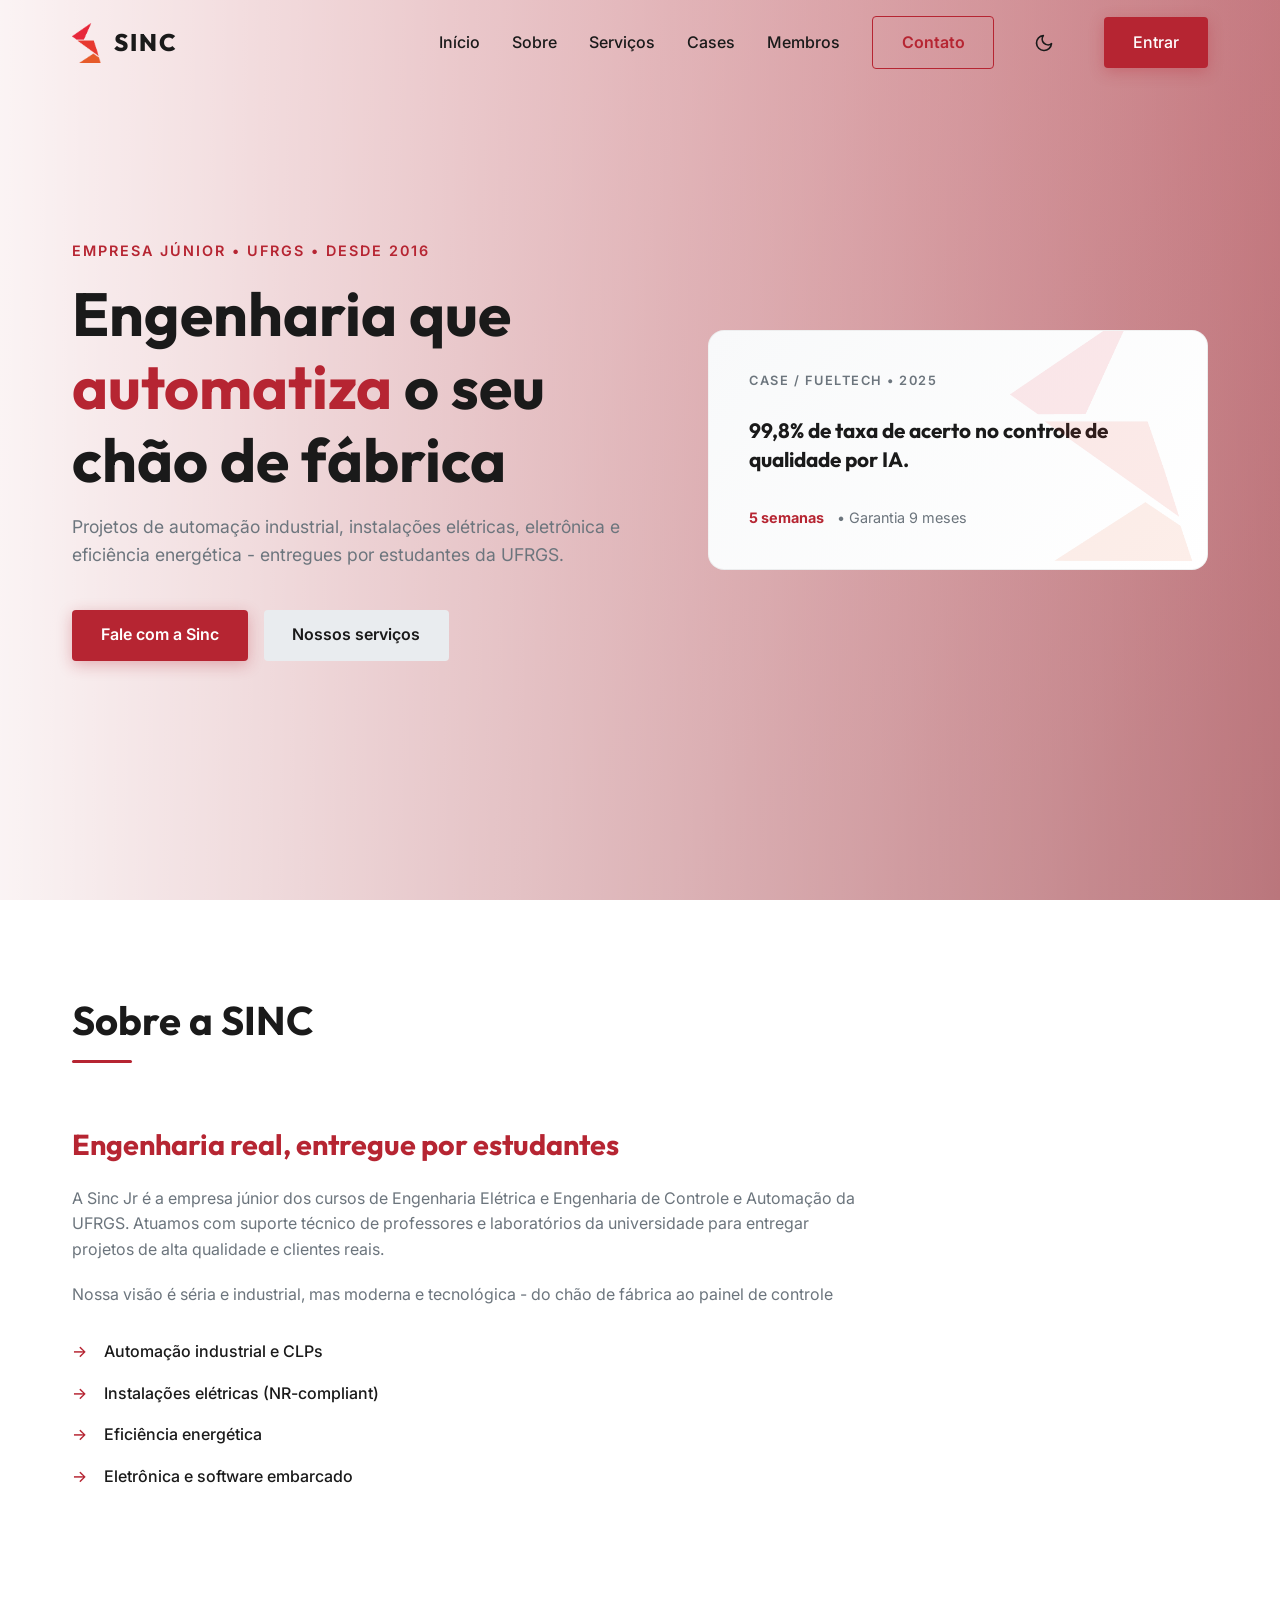
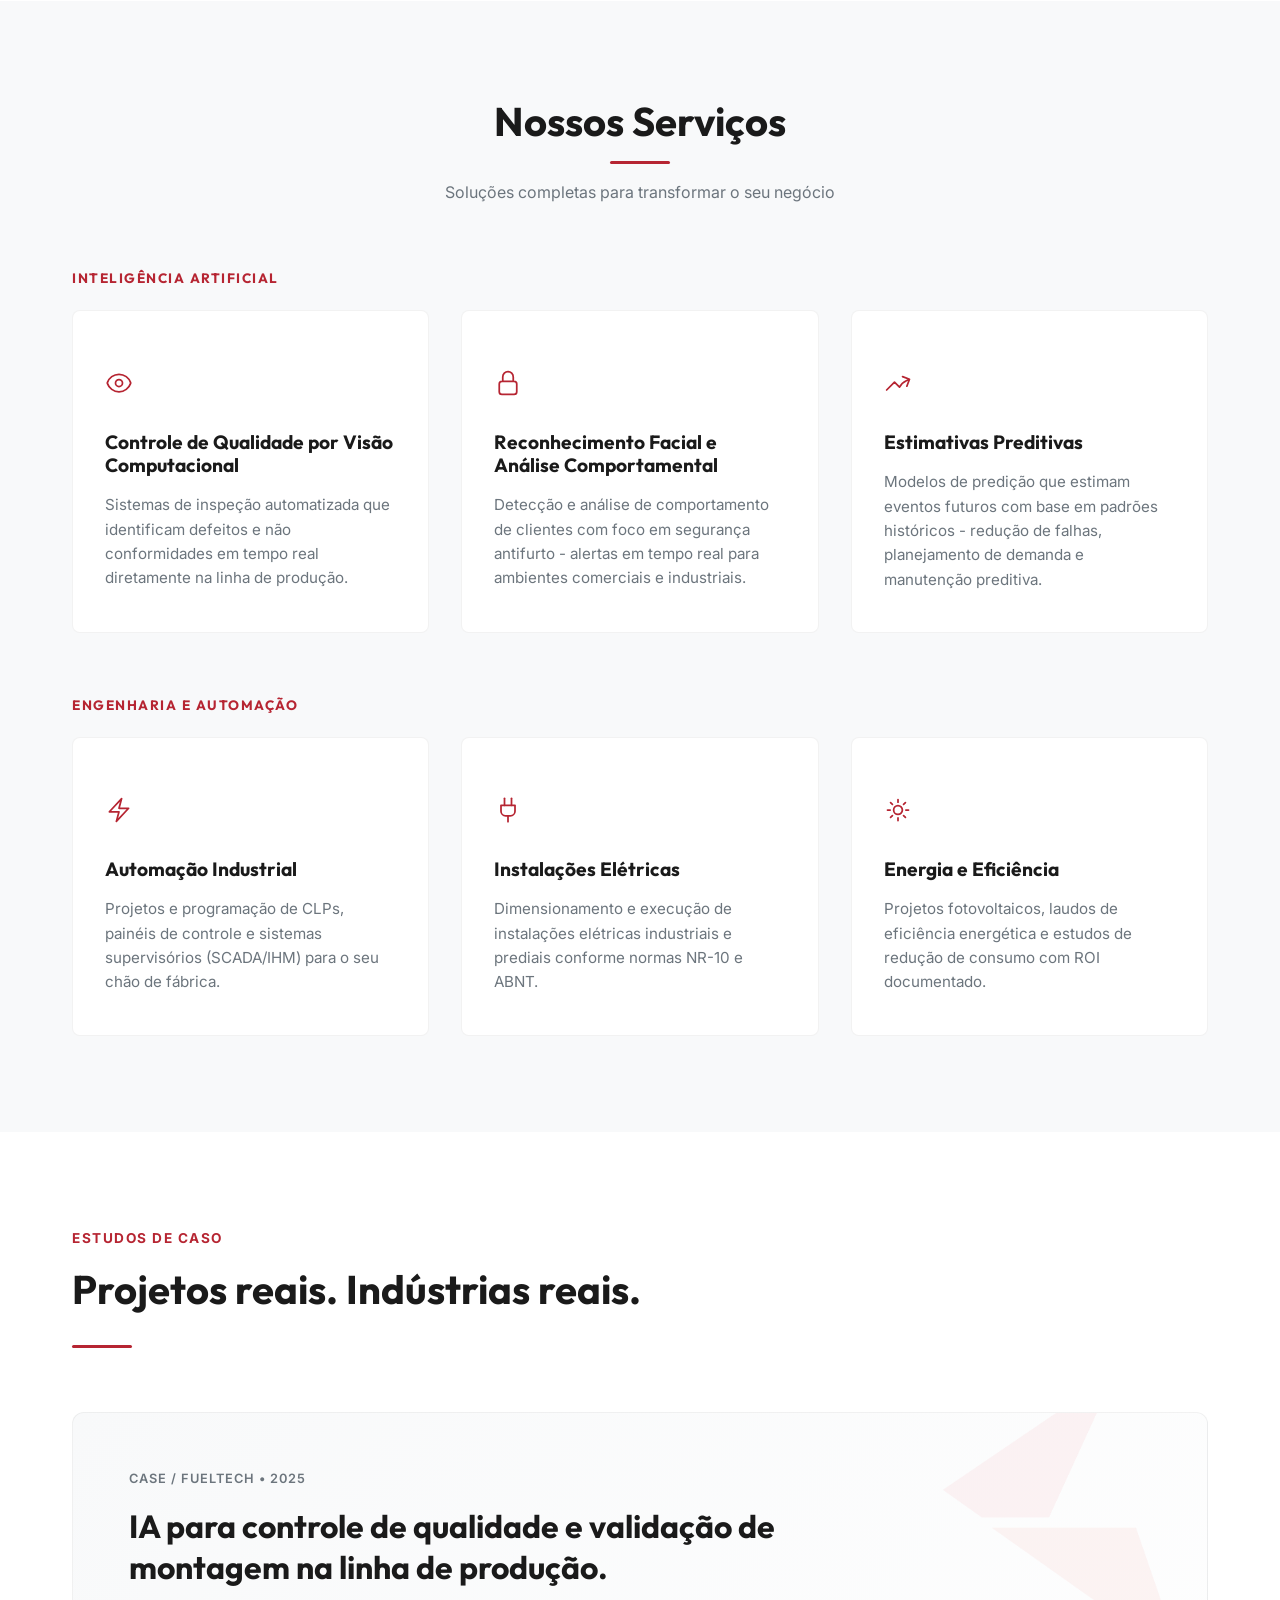
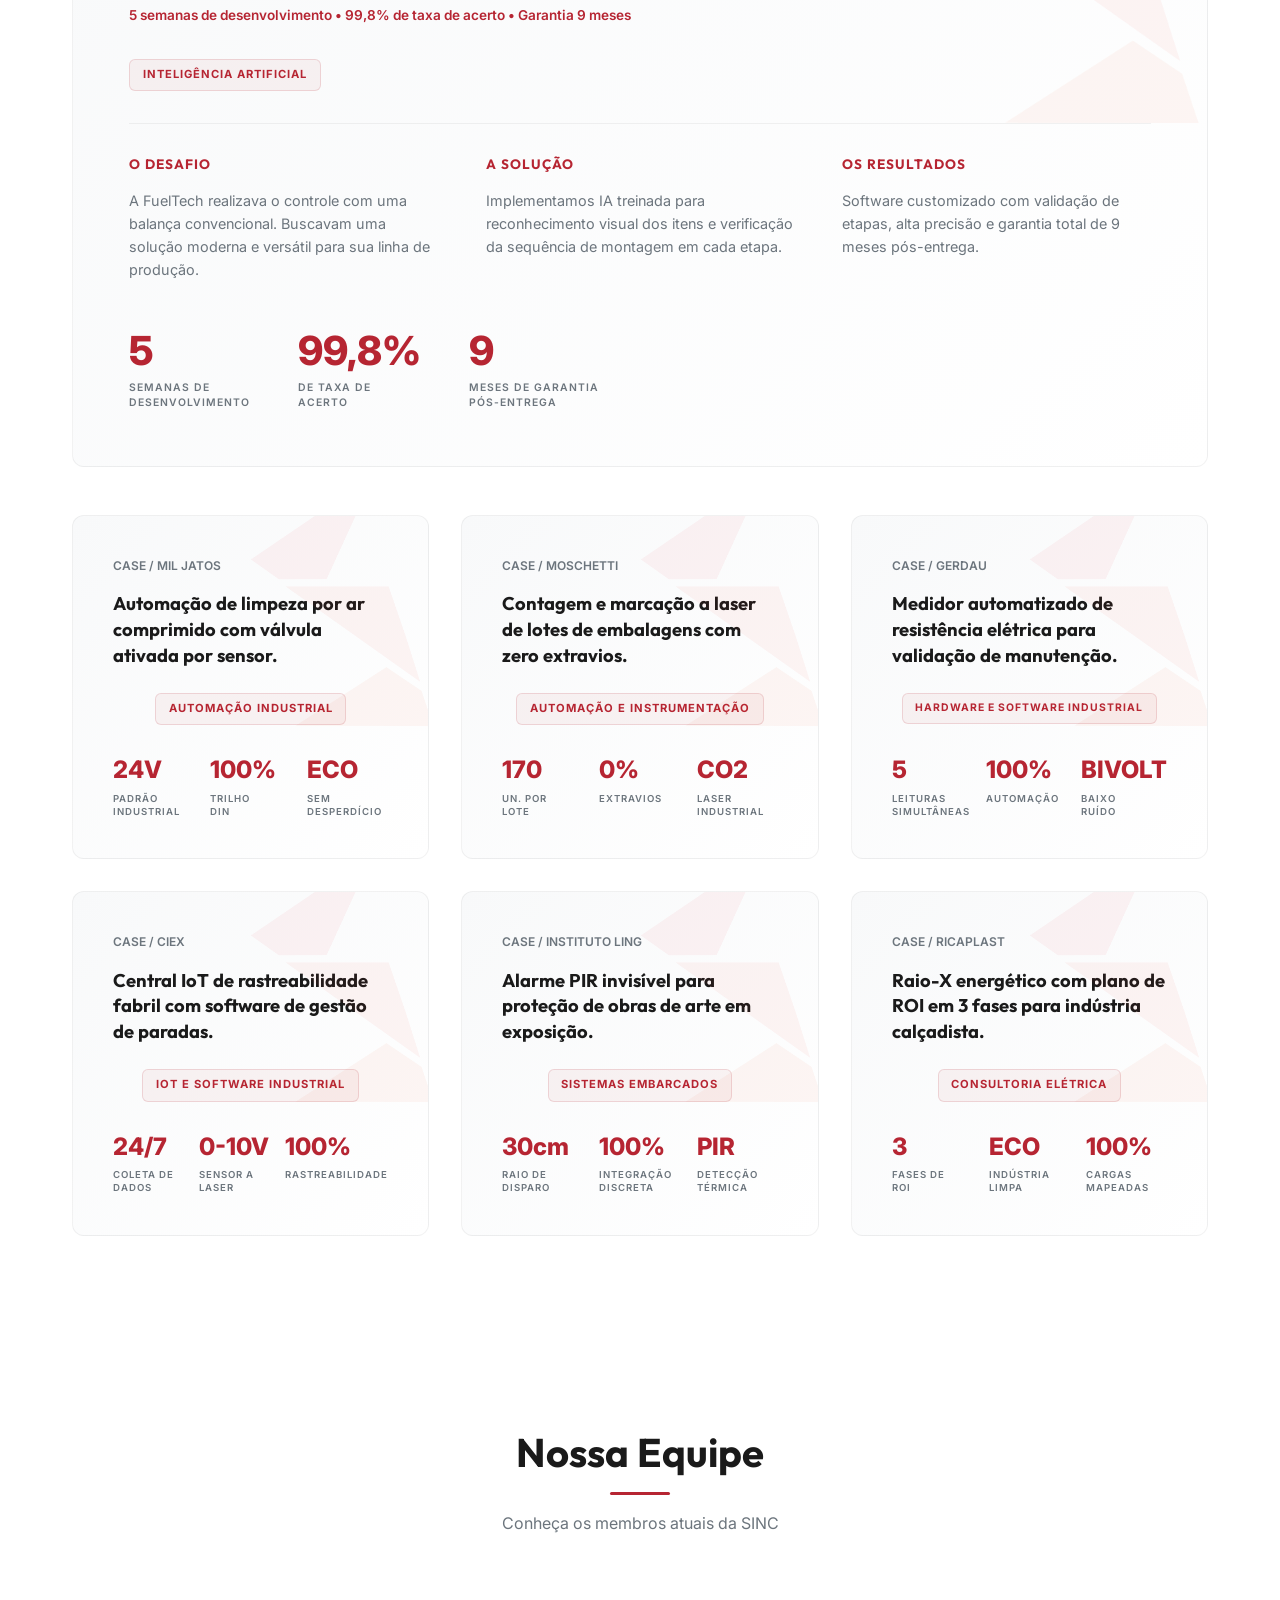
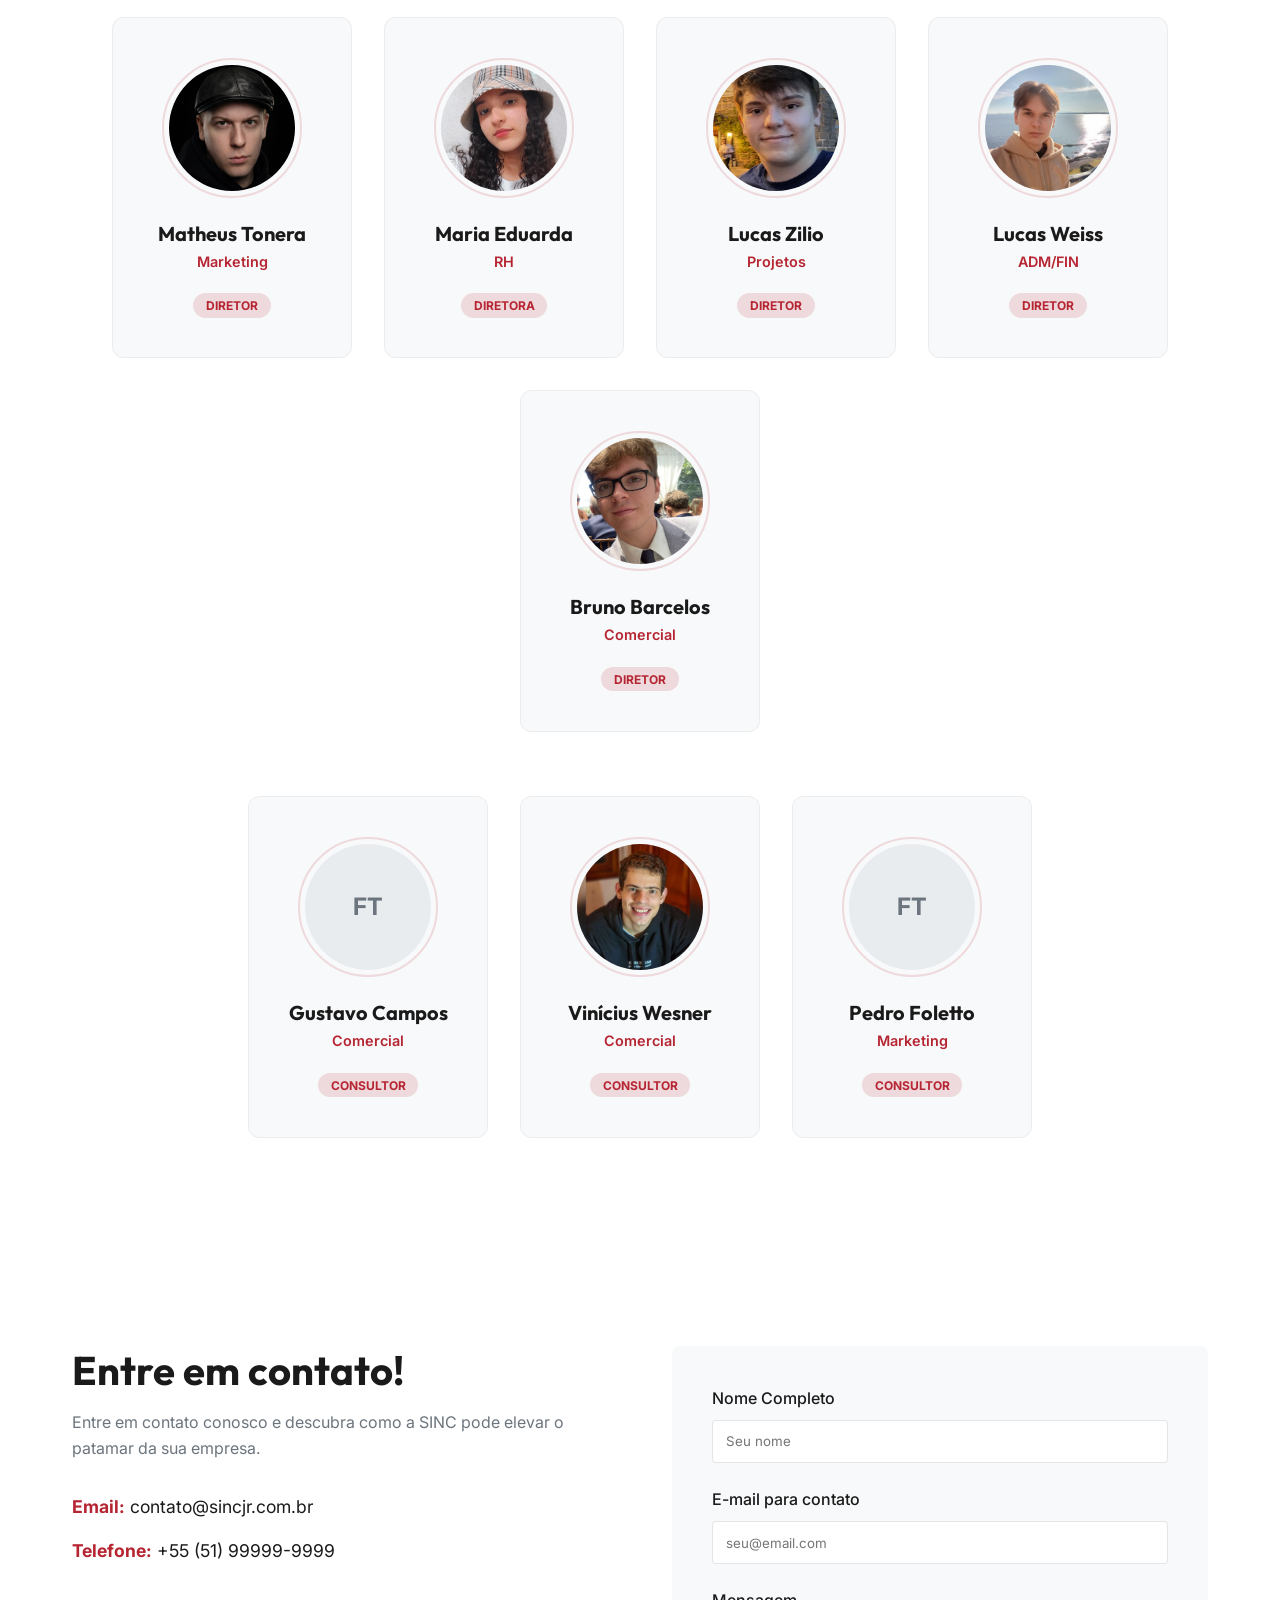
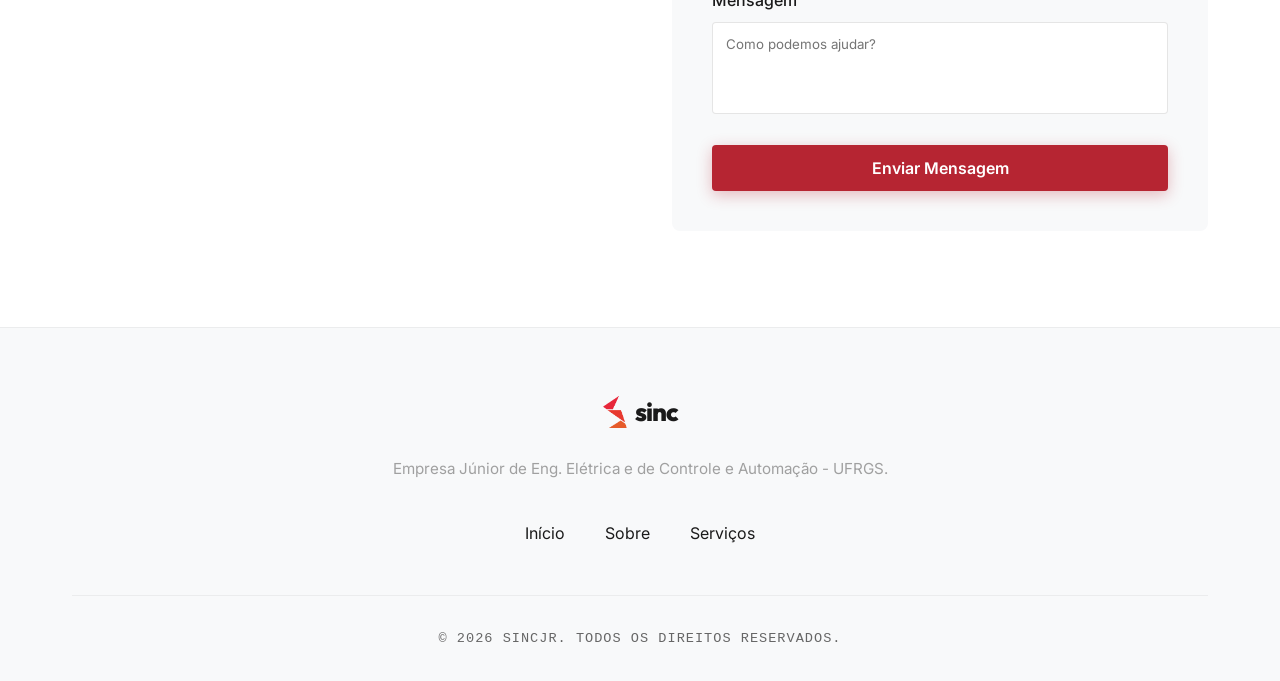
==== commit 232c2215: "Add files via upload" ====
--- a/index.html
+++ b/index.html
@@ -30,6 +30,11 @@
     <link rel="icon" type="image/png" sizes="32x32" href="assets/favicon-32x32.png">
     <link rel="icon" type="image/png" sizes="16x16" href="assets/favicon-16x16.png">
     <link rel="apple-touch-icon" sizes="180x180" href="assets/apple-touch-icon.png">
+    <script>
+        if (localStorage.getItem('theme') === 'dark') {
+            document.documentElement.setAttribute('data-theme', 'dark');
+        }
+    </script>
 </head>
 
 <body>
@@ -59,13 +64,15 @@
                 <a href="#members">Membros</a>
                 <!-- Link para a seção Membros -->
                 <a href="#contact" class="btn-primary-outline">Contato</a>
+
                 <!-- Link para a seção de Contato com estilo de botão delineado -->
-                
-                <button id="theme-toggle" class="theme-toggle" aria-label="Alternar tema">
-                    <svg class="sun-icon" viewBox="0 0 24 24" fill="none" stroke="currentColor" stroke-width="2" stroke-linecap="round" stroke-linejoin="round"><circle cx="12" cy="12" r="5"></circle><line x1="12" y1="1" x2="12" y2="3"></line><line x1="12" y1="21" x2="12" y2="23"></line><line x1="4.22" y1="4.22" x2="5.64" y2="5.64"></line><line x1="18.36" y1="18.36" x2="19.78" y2="19.78"></line><line x1="1" y1="12" x2="3" y2="12"></line><line x1="21" y1="12" x2="23" y2="12"></line><line x1="4.22" y1="19.78" x2="5.64" y2="18.36"></line><line x1="18.36" y1="5.64" x2="19.78" y2="4.22"></line></svg>
-                    <svg class="moon-icon" viewBox="0 0 24 24" fill="none" stroke="currentColor" stroke-width="2" stroke-linecap="round" stroke-linejoin="round"><path d="M21 12.79A9 9 0 1 1 11.21 3 7 7 0 0 0 21 12.79z"></path></svg>
+                <button id="theme-toggle" class="theme-toggle-btn" aria-label="Alternar tema">
+                    <svg id="theme-icon" xmlns="http://www.w3.org/2000/svg" width="20" height="20" viewBox="0 0 24 24"
+                        fill="none" stroke="currentColor" stroke-width="2" stroke-linecap="round"
+                        stroke-linejoin="round">
+                        <path d="M21 12.79A9 9 0 1 1 11.21 3 7 7 0 0 0 21 12.79z"></path>
+                    </svg>
                 </button>
-
                 <a href="dashboard.html" class="btn-primary" style="margin-left: 10px;">Entrar</a>
                 <!-- Link para a nova página de Login/Dashboard -->
             </nav>
@@ -86,26 +93,41 @@
             <!-- Seção "Hero" (destaque principal no topo da página) -->
             <div class="hero-overlay"></div>
             <!-- Camada de sobreposição (geralmente escura) para melhorar a leitura do texto sobre a imagem de fundo -->
-            <div class="hero-content">
+            <div class="hero-container">
                 <!-- Container para o conteúdo textual do destaque -->
-                <p class="fade-in"
-                    style="color: var(--color-primary); font-weight: 600; letter-spacing: 2px; font-size: 0.9rem; margin-bottom: 1rem;">
-                    EMPRESA JÚNIOR &bull; UFRGS &bull; DESDE 2016</p>
-                <h1 class="fade-in" style="font-size: clamp(2.5rem, 5vw, 3.8rem); line-height: 1.2;">Engenharia que
-                    <span style="color: var(--color-primary);">automatiza</span> o seu chão de fábrica
-                </h1>
-                <!-- Título principal da página com animação de fade in -->
-                <p class="fade-in delay-1" style="font-size: 1.1rem; max-width: 700px;">Projetos de automação
-                    industrial, instalações elétricas, eletrônica e eficiência energética - entregues por estudantes da
-                    UFRGS.</p>
-                <!-- Subtítulo ou descrição com pequeno atraso na animação -->
-                <div class="hero-buttons fade-in delay-2">
-                    <!-- Container para os botões de ação na área hero -->
-                    <a href="#contact" class="btn-primary">Fale com a Sinc</a>
-                    <!-- Botão de ação principal redirecionando para a seção de Contato -->
-                    <a href="#services" class="btn-secondary">Nossos serviços</a>
-                    <!-- Botão secundário redirecionando para a seção Serviços -->
-                </div>
+                <div class="hero-content">
+                    <p class="fade-in"
+                        style="color: var(--color-primary); font-weight: 600; letter-spacing: 2px; font-size: 0.9rem; margin-bottom: 1rem;">
+                        EMPRESA JÚNIOR &bull; UFRGS &bull; DESDE 2016</p>
+                    <h1 class="fade-in" style="font-size: clamp(2.5rem, 5vw, 3.8rem); line-height: 1.2;">Engenharia que
+                        <span style="color: var(--color-primary);">automatiza</span> o seu chão de fábrica
+                    </h1>
+                    <!-- Título principal da página com animação de fade in -->
+                    <p class="fade-in delay-1" style="font-size: 1.1rem; max-width: 700px;">Projetos de automação
+                        industrial, instalações elétricas, eletrônica e eficiência energética - entregues por
+                        estudantes da
+                        UFRGS.</p>
+                    <!-- Subtítulo ou descrição com pequeno atraso na animação -->
+                    <div class="hero-buttons fade-in delay-2">
+                        <!-- Container para os botões de ação na área hero -->
+                        <a href="#contact" class="btn-primary">Fale com a Sinc</a>
+                        <!-- Botão de ação principal redirecionando para a seção de Contato -->
+                        <a href="#services" class="btn-secondary">Nossos serviços</a>
+                        <!-- Botão secundário redirecionando para a seção Serviços -->
+                    </div>
+                </div>
+
+                <!-- Novo Painel de Case -->
+                <a href="#cases" class="hero-case-card fade-in delay-2">
+                    <div class="case-decoration">
+                        <img src="assets/icone.png" alt="" style="width: 100%; height: 100%; object-fit: contain;">
+                    </div>
+                    <p class="case-meta">CASE / FUELTECH &bull; 2025</p>
+                    <h3 class="case-title">99,8% de taxa de acerto no controle de qualidade por IA.</h3>
+                    <div class="case-footer">
+                        <span>5 semanas</span> &bull; Garantia 9 meses
+                    </div>
+                </a>
             </div>
         </section>
 
@@ -126,7 +148,7 @@
                         <!-- Coluna de texto com animação de deslizar para cima -->
                         <h3>Engenharia real, entregue por estudantes</h3>
                         <!-- Título do bloco de texto -->
-                        <p>A Sinc Jr é a empresa júnior dos cursos de Engenharia Elétrica e Engeharia de Controle e
+                        <p>A Sinc Jr é a empresa júnior dos cursos de Engenharia Elétrica e Engenharia de Controle e
                             Automação da UFRGS. Atuamos com suporte técnico de professores e laboratórios da
                             universidade para entregar projetos de alta qualidade e clientes reais.</p>
                         <!-- Parágrafo introdutório -->
@@ -259,51 +281,237 @@
         <section id="cases" class="cases-section section-padding">
             <div class="container">
                 <div class="section-title" style="text-align: left;">
-                    <span class="section-tag">Estudos de Caso</span>
+                    <span
+                        style="color: var(--color-primary); font-size: 0.85rem; font-weight: 700; text-transform: uppercase; letter-spacing: 1.5px; margin-bottom: 1rem; display: block;">Estudos
+                        de Caso</span>
                     <h2 style="margin-bottom: 2rem; text-align: left;">Projetos reais. Indústrias reais.</h2>
                     <div class="divider" style="margin-left: 0;"></div>
                 </div>
 
-                <div class="case-card slide-up">
-                    <!-- Logo decoration -->
-                    <div
-                        style="position: absolute; top: -50px; right: -50px; width: 400px; height: 400px; opacity: 0.05; pointer-events: none;">
-                        <img src="assets/icone.png" style="width: 100%; height: 100%; object-fit: contain;">
-                    </div>
-
-                    <div style="position: relative; z-index: 2;">
-                        <p class="case-meta">CASE / FUELTECH &bull; 2025</p>
-                        <h3 class="case-title">IA para controle de qualidade e validação de montagem na linha de produção.</h3>
-                        <p class="case-highlight">100+ horas de desenvolvimento &bull; 10 semanas &bull; Garantia 9 meses</p>
-
-                        <div class="case-badge">
-                            <span>INTELIGÊNCIA ARTIFICIAL</span>
-                        </div>
-
-                        <div class="case-stats-grid">
-                            <div>
-                                <h4>O Desafio</h4>
-                                <p>A FuelTech realizava o controle de qualidade com uma balança convencional - o peso estimado determinava se todos os itens estavam presentes na embalagem. A empresa buscava uma solução mais moderna, versátil e inteligente para sua linha de produção.</p>
-                            </div>
-                            <div>
-                                <h4>A Solução</h4>
-                                <p>Implementamos um sistema de IA treinado para reconhecimento visual dos itens específicos que passam pela linha e para verificar se a sequência correta de montagem foi seguida em cada etapa do processo.</p>
-                            </div>
-                            <div>
-                                <h4>Os Resultados</h4>
-                                <p>Entrega de software customizado com IA treinada para reconhecimento de produtos e validação de etapas de montagem, com consultoria completa e garantia de 9 meses pós-entrega.</p>
-                            </div>
-                        </div>
-
-                        <div class="case-methodology">
-                            <h4>Metodologia</h4>
-                            <ul>
-                                <li><strong>1. Análise e planejamento</strong> - Estudo do material prévio e mapeamento do processo da FuelTech.</li>
-                                <li><strong>2. Refinamento da IA</strong> - Melhoria no desempenho do reconhecimento visual dos itens.</li>
-                                <li><strong>3. Controle de etapas</strong> - Desenvolvimento do método de checagem da sequência de montagem.</li>
-                                <li><strong>4. Testes e validação</strong> - Ciclos rigorosos de testes práticos para garantir precisão.</li>
-                                <li><strong>5. Polimento e entrega</strong> - Ajustes finais e entrega com suporte da equipe UFRGS.</li>
-                            </ul>
+                <div class="cases-grid">
+                    <!-- Big Case: FuelTech -->
+                    <div class="case-card-large slide-up">
+                        <div class="case-decoration">
+                            <img src="assets/icone.png" style="width: 100%; height: 100%; object-fit: contain;">
+                        </div>
+                        <div style="position: relative; z-index: 2;">
+                            <p
+                                style="color: var(--color-text-muted); font-size: 0.8rem; font-weight: 600; letter-spacing: 1px; text-transform: uppercase; margin-bottom: 1rem;">
+                                CASE / FUELTECH &bull; 2025</p>
+                            <h3 style="font-size: 2rem; margin-bottom: 1rem; max-width: 700px; line-height: 1.3;">IA
+                                para controle de qualidade e validação de montagem na linha de produção.</h3>
+                            <p
+                                style="color: var(--color-primary); font-size: 0.85rem; font-weight: 600; margin-bottom: 2rem;">
+                                5 semanas de desenvolvimento &bull; 99,8% de taxa de acerto &bull; Garantia 9 meses</p>
+
+                            <div class="case-category-tag">INTELIGÊNCIA ARTIFICIAL</div>
+
+                            <div
+                                style="display: grid; grid-template-columns: repeat(auto-fit, minmax(250px, 1fr)); gap: 3rem; margin-bottom: 3rem; border-top: 1px solid var(--card-border); padding-top: 2rem;">
+                                <div>
+                                    <h4
+                                        style="color: var(--color-primary); font-size: 0.85rem; margin-bottom: 1rem; letter-spacing: 1px; text-transform: uppercase;">
+                                        O Desafio</h4>
+                                    <p style="color: var(--color-text-muted); font-size: 0.9rem; line-height: 1.6;">A
+                                        FuelTech realizava o controle com uma balança convencional. Buscavam uma solução
+                                        moderna e versátil para sua linha de produção.</p>
+                                </div>
+                                <div>
+                                    <h4
+                                        style="color: var(--color-primary); font-size: 0.85rem; margin-bottom: 1rem; letter-spacing: 1px; text-transform: uppercase;">
+                                        A Solução</h4>
+                                    <p style="color: var(--color-text-muted); font-size: 0.9rem; line-height: 1.6;">
+                                        Implementamos IA treinada para reconhecimento visual dos itens e verificação da
+                                        sequência de montagem em cada etapa.</p>
+                                </div>
+                                <div>
+                                    <h4
+                                        style="color: var(--color-primary); font-size: 0.85rem; margin-bottom: 1rem; letter-spacing: 1px; text-transform: uppercase;">
+                                        Os Resultados</h4>
+                                    <p style="color: var(--color-text-muted); font-size: 0.9rem; line-height: 1.6;">
+                                        Software customizado com validação de etapas, alta precisão e garantia total de
+                                        9 meses pós-entrega.</p>
+                                </div>
+                            </div>
+
+                            <div class="case-stats">
+                                <div class="stat-item">
+                                    <span class="stat-value">5</span>
+                                    <span class="stat-label">Semanas de<br>Desenvolvimento</span>
+                                </div>
+                                <div class="stat-item">
+                                    <span class="stat-value">99,8%</span>
+                                    <span class="stat-label">De taxa de<br>acerto</span>
+                                </div>
+                                <div class="stat-item">
+                                    <span class="stat-value">9</span>
+                                    <span class="stat-label">Meses de Garantia<br>Pós-Entrega</span>
+                                </div>
+                            </div>
+                        </div>
+                    </div>
+
+                    <!-- Row 1 -->
+                    <!-- Small Case 1: Mil Jatos -->
+                    <div class="case-card-small slide-up">
+                        <div class="case-decoration">
+                            <img src="assets/icone.png" style="width: 100%; height: 100%; object-fit: contain;">
+                        </div>
+                        <p
+                            style="color: var(--color-text-muted); font-size: 0.75rem; font-weight: 600; text-transform: uppercase; margin-bottom: 1rem;">
+                            CASE / MIL JATOS</p>
+                        <h4 style="font-size: 1.15rem; margin-bottom: 1.5rem; line-height: 1.4;">Automação de limpeza
+                            por ar comprimido com válvula ativada por sensor.</h4>
+                        <div class="case-category-tag">AUTOMAÇÃO INDUSTRIAL</div>
+                        <div class="case-stats">
+                            <div class="stat-item">
+                                <span class="stat-value">24V</span>
+                                <span class="stat-label">Padrão<br>Industrial</span>
+                            </div>
+                            <div class="stat-item">
+                                <span class="stat-value">100%</span>
+                                <span class="stat-label">Trilho<br>DIN</span>
+                            </div>
+                            <div class="stat-item">
+                                <span class="stat-value">ECO</span>
+                                <span class="stat-label">Sem<br>Desperdício</span>
+                            </div>
+                        </div>
+                    </div>
+
+                    <!-- Small Case 2: Moschetti -->
+                    <div class="case-card-small slide-up delay-1">
+                        <div class="case-decoration">
+                            <img src="assets/icone.png" style="width: 100%; height: 100%; object-fit: contain;">
+                        </div>
+                        <p
+                            style="color: var(--color-text-muted); font-size: 0.75rem; font-weight: 600; text-transform: uppercase; margin-bottom: 1rem;">
+                            CASE / MOSCHETTI</p>
+                        <h4 style="font-size: 1.15rem; margin-bottom: 1.5rem; line-height: 1.4;">Contagem e marcação a
+                            laser de lotes de embalagens com zero extravios.</h4>
+                        <div class="case-category-tag">AUTOMAÇÃO E INSTRUMENTAÇÃO</div>
+                        <div class="case-stats">
+                            <div class="stat-item">
+                                <span class="stat-value">170</span>
+                                <span class="stat-label">Un. por<br>Lote</span>
+                            </div>
+                            <div class="stat-item">
+                                <span class="stat-value">0%</span>
+                                <span class="stat-label">Extravios</span>
+                            </div>
+                            <div class="stat-item">
+                                <span class="stat-value">CO2</span>
+                                <span class="stat-label">Laser<br>Industrial</span>
+                            </div>
+                        </div>
+                    </div>
+
+                    <!-- Small Case 3: Gerdau -->
+                    <div class="case-card-small slide-up delay-2">
+                        <div class="case-decoration">
+                            <img src="assets/icone.png" style="width: 100%; height: 100%; object-fit: contain;">
+                        </div>
+                        <p
+                            style="color: var(--color-text-muted); font-size: 0.75rem; font-weight: 600; text-transform: uppercase; margin-bottom: 1rem;">
+                            CASE / GERDAU</p>
+                        <h4 style="font-size: 1.15rem; margin-bottom: 1.5rem; line-height: 1.4;">Medidor automatizado de
+                            resistência elétrica para validação de manutenção.</h4>
+                        <div class="case-category-tag" style="font-size: 0.65rem;">HARDWARE E SOFTWARE INDUSTRIAL</div>
+                        <div class="case-stats">
+                            <div class="stat-item">
+                                <span class="stat-value">5</span>
+                                <span class="stat-label">Leituras<br>Simultâneas</span>
+                            </div>
+                            <div class="stat-item">
+                                <span class="stat-value">100%</span>
+                                <span class="stat-label">Automação</span>
+                            </div>
+                            <div class="stat-item">
+                                <span class="stat-value">BIVOLT</span>
+                                <span class="stat-label">Baixo<br>Ruído</span>
+                            </div>
+                        </div>
+                    </div>
+
+                    <!-- Row 2 -->
+                    <!-- Small Case 4: Ciex -->
+                    <div class="case-card-small slide-up">
+                        <div class="case-decoration">
+                            <img src="assets/icone.png" style="width: 100%; height: 100%; object-fit: contain;">
+                        </div>
+                        <p
+                            style="color: var(--color-text-muted); font-size: 0.75rem; font-weight: 600; text-transform: uppercase; margin-bottom: 1rem;">
+                            CASE / CIEX</p>
+                        <h4 style="font-size: 1.15rem; margin-bottom: 1.5rem; line-height: 1.4;">Central IoT de
+                            rastreabilidade fabril com software de gestão de paradas.</h4>
+                        <div class="case-category-tag">IOT E SOFTWARE INDUSTRIAL</div>
+                        <div class="case-stats">
+                            <div class="stat-item">
+                                <span class="stat-value">24/7</span>
+                                <span class="stat-label">Coleta de<br>Dados</span>
+                            </div>
+                            <div class="stat-item">
+                                <span class="stat-value">0-10V</span>
+                                <span class="stat-label">Sensor a<br>Laser</span>
+                            </div>
+                            <div class="stat-item">
+                                <span class="stat-value">100%</span>
+                                <span class="stat-label">Rastreabilidade</span>
+                            </div>
+                        </div>
+                    </div>
+
+                    <!-- Small Case 5: Instituto Ling -->
+                    <div class="case-card-small slide-up delay-1">
+                        <div class="case-decoration">
+                            <img src="assets/icone.png" style="width: 100%; height: 100%; object-fit: contain;">
+                        </div>
+                        <p
+                            style="color: var(--color-text-muted); font-size: 0.75rem; font-weight: 600; text-transform: uppercase; margin-bottom: 1rem;">
+                            CASE / INSTITUTO LING</p>
+                        <h4 style="font-size: 1.15rem; margin-bottom: 1.5rem; line-height: 1.4;">Alarme PIR invisível
+                            para proteção de obras de arte em exposição.</h4>
+                        <div class="case-category-tag">SISTEMAS EMBARCADOS</div>
+                        <div class="case-stats">
+                            <div class="stat-item">
+                                <span class="stat-value">30cm</span>
+                                <span class="stat-label">Raio de<br>Disparo</span>
+                            </div>
+                            <div class="stat-item">
+                                <span class="stat-value">100%</span>
+                                <span class="stat-label">Integração<br>Discreta</span>
+                            </div>
+                            <div class="stat-item">
+                                <span class="stat-value">PIR</span>
+                                <span class="stat-label">Detecção<br>Térmica</span>
+                            </div>
+                        </div>
+                    </div>
+
+                    <!-- Small Case 6: Ricaplast -->
+                    <div class="case-card-small slide-up delay-2">
+                        <div class="case-decoration">
+                            <img src="assets/icone.png" style="width: 100%; height: 100%; object-fit: contain;">
+                        </div>
+                        <p
+                            style="color: var(--color-text-muted); font-size: 0.75rem; font-weight: 600; text-transform: uppercase; margin-bottom: 1rem;">
+                            CASE / RICAPLAST</p>
+                        <h4 style="font-size: 1.15rem; margin-bottom: 1.5rem; line-height: 1.4;">Raio-X energético com
+                            plano de ROI em 3 fases para indústria calçadista.</h4>
+                        <div class="case-category-tag">CONSULTORIA ELÉTRICA</div>
+                        <div class="case-stats">
+                            <div class="stat-item">
+                                <span class="stat-value">3</span>
+                                <span class="stat-label">Fases de<br>ROI</span>
+                            </div>
+                            <div class="stat-item">
+                                <span class="stat-value">ECO</span>
+                                <span class="stat-label">Indústria<br>Limpa</span>
+                            </div>
+                            <div class="stat-item">
+                                <span class="stat-value">100%</span>
+                                <span class="stat-label">Cargas<br>Mapeadas</span>
+                            </div>
                         </div>
                     </div>
                 </div>
@@ -544,7 +752,7 @@
                 </div>
             </div>
             <div class="footer-bottom"
-                style="margin-top: 3rem; padding-top: 2rem; border-top: 1px solid rgba(255,255,255,0.05); text-align: center;">
+                style="margin-top: 3rem; padding-top: 2rem; border-top: 1px solid var(--footer-border); text-align: center;">
                 <!-- Seção mais inferior do rodapé, contendo direitos autorais -->
                 <p
                     style="font-family: monospace; font-size: 0.85rem; color: #666; letter-spacing: 1px; text-transform: uppercase;">
--- a/style.css
+++ b/style.css
@@ -1,21 +1,30 @@
 :root {
-    /* Color Palette */
-    --color-bg: #0A0A0A;
-    --color-surface: #141414;
-    --color-surface-light: #1E1E1E;
-
-    --color-primary: #ef5929;
-    /* Brand Orange */
-    --color-primary-hover: #d44a1e;
-    --color-primary-light: rgba(239, 89, 41, 0.15);
-
-    --color-gradient-1: #ef5929;
-    --color-gradient-2: #b62532;
+    /* Day Mode (Default) */
+    --color-bg: #FFFFFF;
+    --color-surface: #F8F9FA;
+    --color-surface-light: #E9ECEF;
+
+    --color-primary: #b62532;
+    --color-primary-hover: #8c1b25;
+    --color-primary-rgb: 182, 37, 50;
+    --color-primary-light: rgba(var(--color-primary-rgb), 0.15);
+
+    --color-gradient-1: #b62532;
+    --color-gradient-2: #8c1b25;
     --gradient-brand: linear-gradient(135deg, var(--color-gradient-1), var(--color-gradient-2));
 
-
-    --color-text: #F0F0F0;
-    --color-text-muted: #A0A0A0;
+    --color-text: #1A1A1A;
+    --color-text-muted: #6C757D;
+
+    --nav-bg: rgba(255, 255, 255, 0.85);
+    --nav-border: rgba(0, 0, 0, 0.05);
+    --hero-overlay: linear-gradient(to right, rgba(255, 255, 255, 0.95) 0%, rgba(255, 255, 255, 0.4) 100%), radial-gradient(circle at 70% 30%, rgba(var(--color-primary-rgb), 0.1) 0%, transparent 50%);
+    --glass-bg: rgba(255, 255, 255, 0.5);
+    --glass-border: rgba(0, 0, 0, 0.1);
+    --card-border: rgba(0, 0, 0, 0.05);
+    --input-border: rgba(0, 0, 0, 0.1);
+    --footer-border: rgba(0, 0, 0, 0.05);
+    --case-card-bg: linear-gradient(135deg, #F8F9FA 0%, #FFFFFF 100%);
 
     /* Typography */
     --font-heading: 'Outfit', sans-serif;
@@ -27,97 +36,34 @@
     --transition-slow: 0.5s ease;
 }
 
-/* Light Theme Overrides */
-[data-theme="light"] {
-    --color-bg: #F8F9FA;
-    --color-surface: #FFFFFF;
-    --color-surface-light: #E9ECEF;
-    --color-text: #1A1A1A;
-    --color-text-muted: #555555;
-    --color-primary: #b62532;
-    --color-primary-hover: #8c1b25;
-    --color-primary-light: rgba(182, 37, 50, 0.1);
-}
-
-/* Specific Component Adjustments for Light Mode */
-[data-theme="light"] .glass-card {
-    background: rgba(255, 255, 255, 0.7);
-    border: 1px solid rgba(0, 0, 0, 0.1);
-    box-shadow: 0 10px 30px rgba(0, 0, 0, 0.05);
-}
-
-[data-theme="light"] .navbar.scrolled {
-    background: rgba(248, 249, 250, 0.85);
-    border-bottom: 1px solid rgba(0, 0, 0, 0.05);
-}
-
-[data-theme="light"] .logo-text,
-[data-theme="light"] .nav-links a:not(.btn-primary-outline) {
-    color: var(--color-text);
-}
-
-[data-theme="light"] .hero-overlay {
-    background: linear-gradient(to right, rgba(248, 249, 250, 0.95) 0%, rgba(248, 249, 250, 0.4) 100%),
-                radial-gradient(circle at 70% 30%, rgba(182, 37, 50, 0.1) 0%, transparent 50%);
-}
-
-[data-theme="light"] .hero h1 {
-    color: #111;
-}
-
-[data-theme="light"] .hero p {
-    color: #444;
-}
-
-[data-theme="light"] .service-card,
-[data-theme="light"] .member-card,
-[data-theme="light"] .contact-form,
-[data-theme="light"] .widget-card {
-    background-color: var(--color-surface);
-    border: 1px solid rgba(0, 0, 0, 0.05);
-    box-shadow: 0 4px 15px rgba(0, 0, 0, 0.05);
-}
-
-[data-theme="light"] .dash-header {
-    background: rgba(255, 255, 255, 0.85);
-    border-bottom: 1px solid rgba(0, 0, 0, 0.05);
-}
-
-[data-theme="light"] .footer-brand p,
-[data-theme="light"] .footer-bottom p {
-    color: #666;
-}
-
-/* Theme Toggle Button */
-.theme-toggle {
-    background: transparent;
-    border: none;
-    cursor: pointer;
-    padding: 8px;
-    border-radius: 50%;
-    display: flex;
-    align-items: center;
-    justify-content: center;
-    transition: all var(--transition-fast);
-    color: var(--color-text);
-    margin-left: 1rem;
-}
-
-.theme-toggle:hover {
-    background-color: var(--color-surface-light);
-    transform: scale(1.1);
-}
-
-.theme-toggle svg {
-    width: 20px;
-    height: 20px;
-    fill: currentColor;
-}
-
-[data-theme="light"] .sun-icon { display: none; }
-[data-theme="light"] .moon-icon { display: block; }
-.sun-icon { display: block; }
-.moon-icon { display: none; }
+[data-theme="dark"] {
+    /* Night Mode (Option) */
+    --color-bg: #0A0A0A;
+    --color-surface: #141414;
+    --color-surface-light: #1E1E1E;
+
+    --color-primary: #e65b2a;
+    --color-primary-hover: #cc4d20;
+    --color-primary-rgb: 230, 91, 42;
+    --color-primary-light: rgba(var(--color-primary-rgb), 0.15);
+
+    --color-gradient-1: #e65b2a;
+    --color-gradient-2: #cc4d20;
+    --gradient-brand: linear-gradient(135deg, var(--color-gradient-1), var(--color-gradient-2));
+
+    --color-text: #F0F0F0;
+    --color-text-muted: #A0A0A0;
+
+    --nav-bg: rgba(10, 10, 10, 0.85);
+    --nav-border: rgba(255, 255, 255, 0.05);
+    --hero-overlay: linear-gradient(to right, rgba(10, 10, 10, 0.95) 0%, rgba(10, 10, 10, 0.4) 100%), radial-gradient(circle at 70% 30%, rgba(var(--color-primary-rgb), 0.3) 0%, transparent 50%);
+    --glass-bg: rgba(30, 30, 30, 0.5);
+    --glass-border: rgba(255, 255, 255, 0.1);
+    --card-border: rgba(255, 255, 255, 0.05);
+    --input-border: rgba(255, 255, 255, 0.1);
+    --footer-border: rgba(255, 255, 255, 0.05);
+    --case-card-bg: linear-gradient(135deg, #1A1A1A 0%, #111111 100%);
+}
 
 * {
     margin: 0;
@@ -195,12 +141,12 @@
 .btn-primary {
     background-color: var(--color-primary);
     color: #fff;
-    box-shadow: 0 4px 15px rgba(182, 37, 50, 0.3);
+    box-shadow: 0 4px 15px rgba(var(--color-primary-rgb), 0.3);
 }
 
 .btn-primary:hover {
     background-color: var(--color-primary-hover);
-    box-shadow: 0 6px 20px rgba(182, 37, 50, 0.5);
+    box-shadow: 0 6px 20px rgba(var(--color-primary-rgb), 0.5);
     transform: translateY(-2px);
 }
 
@@ -236,10 +182,10 @@
 }
 
 .navbar.scrolled {
-    background: rgba(10, 10, 10, 0.85);
+    background: var(--nav-bg);
     backdrop-filter: blur(10px);
     -webkit-backdrop-filter: blur(10px);
-    border-bottom: 1px solid rgba(255, 255, 255, 0.05);
+    border-bottom: 1px solid var(--nav-border);
     padding: 0.8rem 0;
 }
 
@@ -325,18 +271,29 @@
 .hero-overlay {
     position: absolute;
     inset: 0;
-    background: linear-gradient(to right, rgba(10, 10, 10, 0.95) 0%, rgba(10, 10, 10, 0.4) 100%),
-        radial-gradient(circle at 70% 30%, rgba(239, 89, 41, 0.3) 0%, transparent 50%);
+    background: var(--hero-overlay);
     z-index: 1;
 }
 
+
+.hero-container {
+    display: flex;
+    align-items: center;
+    justify-content: space-between;
+    width: 100%;
+    max-width: 1200px;
+    margin: 0 auto;
+    padding: 0 2rem;
+    position: relative;
+    z-index: 2;
+    gap: 4rem;
+}
 
 .hero-content {
     position: relative;
     z-index: 2;
+    flex: 1;
     max-width: 800px;
-    padding: 0 2rem;
-    margin-left: max(2rem, calc((100% - 1200px) / 2));
 }
 
 .hero h1 {
@@ -360,6 +317,239 @@
     gap: 1rem;
 }
 
+/* Hero Case Card */
+.hero-case-card {
+    flex: 0 0 500px;
+    background: var(--case-card-bg);
+    border: 1px solid var(--card-border);
+    border-radius: 16px;
+    padding: 2.5rem;
+    position: relative;
+    overflow: hidden;
+    text-decoration: none;
+    display: block;
+}
+
+.hero-case-card:hover {
+    border-color: var(--color-primary);
+}
+
+.hero-case-card .case-decoration {
+    position: absolute;
+    top: -20px;
+    right: -20px;
+    width: 250px;
+    height: 250px;
+    opacity: 0.1;
+    pointer-events: none;
+}
+
+.hero-case-card .case-meta {
+    color: var(--color-text-muted);
+    font-size: 0.8rem;
+    font-weight: 600;
+    letter-spacing: 1.5px;
+    text-transform: uppercase;
+    margin-bottom: 1.5rem;
+}
+
+.hero-case-card .case-title {
+    color: var(--color-text);
+    font-size: 1.3rem;
+    line-height: 1.4;
+    margin-bottom: 2rem;
+    font-weight: 700;
+}
+
+.hero-case-card .case-footer {
+    display: flex;
+    gap: 0.8rem;
+    align-items: center;
+    font-size: 0.9rem;
+    color: var(--color-text-muted);
+}
+
+.hero-case-card .case-footer span {
+    color: var(--color-primary);
+    font-weight: 700;
+}
+
+@media (max-width: 992px) {
+    .hero-container {
+        flex-direction: column;
+        text-align: center;
+        padding-top: 120px;
+        padding-bottom: 60px;
+        gap: 4rem;
+        height: auto;
+        min-height: 100vh;
+    }
+
+    .hero-content {
+        max-width: 100%;
+    }
+
+    .hero-case-card {
+        flex: 1;
+        width: 100%;
+        max-width: 380px;
+    }
+
+    .hero-buttons {
+        justify-content: center;
+    }
+
+    .hero {
+        height: auto;
+    }
+}
+
+/* Cases Section Grid Layout */
+.cases-grid {
+    display: grid;
+    grid-template-columns: repeat(3, 1fr);
+    gap: 2rem;
+    margin-top: 3rem;
+}
+
+.case-card-large {
+    grid-column: 1 / -1;
+    background: var(--case-card-bg);
+    border: 1px solid var(--card-border);
+    border-radius: 12px;
+    padding: 3.5rem;
+    position: relative;
+    overflow: hidden;
+    margin-bottom: 1rem;
+    transition: all var(--transition-normal);
+}
+
+.case-card-small {
+    background: var(--case-card-bg);
+    border: 1px solid var(--card-border);
+    border-radius: 12px;
+    padding: 2.5rem;
+    position: relative;
+    overflow: hidden;
+    transition: all var(--transition-normal);
+    display: flex;
+    flex-direction: column;
+}
+
+.case-card-large:hover,
+.case-card-small:hover {
+    transform: translateY(-5px);
+    border-color: var(--color-primary);
+}
+
+.case-card-large .case-decoration,
+.case-card-small .case-decoration {
+    position: absolute;
+    top: -40px;
+    right: -40px;
+    width: 350px;
+    height: 350px;
+    opacity: 0.05;
+    pointer-events: none;
+}
+
+.case-card-small .case-decoration {
+    width: 250px;
+    height: 250px;
+}
+
+.case-category-tag {
+    background: rgba(var(--color-primary-rgb), 0.05);
+    border: 1px solid rgba(var(--color-primary-rgb), 0.15);
+    padding: 0.4rem 0.8rem;
+    border-radius: 6px;
+    display: inline-block;
+    color: var(--color-primary);
+    font-size: 0.7rem;
+    font-weight: 700;
+    letter-spacing: 1px;
+    text-transform: uppercase;
+    margin-bottom: 2rem;
+    align-self: center;
+    /* Centering and shrinking to content */
+    text-align: center;
+}
+
+.case-stats {
+    display: flex;
+    gap: 3rem;
+    margin-top: 2rem;
+}
+
+.stat-item {
+    display: flex;
+    flex-direction: column;
+}
+
+.stat-value {
+    font-size: 2.5rem;
+    font-weight: 800;
+    color: var(--color-primary);
+    white-space: nowrap;
+    line-height: 1.1;
+}
+
+.stat-label {
+    font-size: 0.65rem;
+    text-transform: uppercase;
+    letter-spacing: 1px;
+    color: var(--color-text-muted);
+    margin-top: 0.5rem;
+    line-height: 1.4;
+    font-weight: 600;
+}
+
+.case-card-small .stat-value {
+    font-size: 1.5rem;
+}
+
+.case-card-small .stat-label {
+    font-size: 0.6rem;
+}
+
+.case-card-small .case-stats {
+    display: grid;
+    grid-template-columns: repeat(3, 1fr);
+    gap: 1rem;
+    margin-top: auto;
+}
+
+@media (max-width: 1200px) {
+    .case-stats {
+        gap: 2rem;
+    }
+
+    .stat-value {
+        font-size: 2rem;
+    }
+}
+
+@media (max-width: 992px) {
+    .cases-grid {
+        grid-template-columns: repeat(2, 1fr);
+    }
+}
+
+@media (max-width: 768px) {
+    .cases-grid {
+        grid-template-columns: 1fr;
+    }
+
+    .case-stats {
+        flex-direction: column;
+        gap: 2rem;
+    }
+
+    .case-card-small .case-stats {
+        flex-direction: row;
+    }
+}
+
 /* Sections General */
 .section-title {
     margin-bottom: 4rem;
@@ -380,16 +570,6 @@
 .section-subtitle {
     color: var(--color-text-muted);
     margin-top: 1rem;
-}
-
-.section-tag {
-    color: var(--color-primary);
-    font-size: 0.85rem;
-    font-weight: 700;
-    text-transform: uppercase;
-    letter-spacing: 1.5px;
-    margin-bottom: 1rem;
-    display: block;
 }
 
 /* About Section */
@@ -431,9 +611,9 @@
 }
 
 .glass-card {
-    background: rgba(30, 30, 30, 0.5);
+    background: var(--glass-bg);
     backdrop-filter: blur(12px);
-    border: 1px solid rgba(255, 255, 255, 0.1);
+    border: 1px solid var(--glass-border);
     border-radius: 12px;
     padding: 2rem;
     box-shadow: 0 10px 30px rgba(0, 0, 0, 0.5);
@@ -523,7 +703,7 @@
     background-color: var(--color-bg);
     padding: 3rem 2rem;
     border-radius: 8px;
-    border: 1px solid rgba(255, 255, 255, 0.05);
+    border: 1px solid var(--card-border);
     transition: all var(--transition-normal);
     position: relative;
     overflow: hidden;
@@ -545,7 +725,7 @@
 .service-card:hover {
     transform: translateY(-10px);
     box-shadow: 0 10px 30px rgba(0, 0, 0, 0.3);
-    border-color: rgba(182, 37, 50, 0.3);
+    border-color: rgba(var(--color-primary-rgb), 0.3);
 }
 
 .service-card:hover::before {
@@ -583,7 +763,7 @@
     flex: 0 1 240px;
     width: 100%;
     background: var(--color-surface);
-    border: 1px solid rgba(255, 255, 255, 0.05);
+    border: 1px solid var(--card-border);
     border-radius: 12px;
     padding: 2.5rem 2rem;
     text-align: center;
@@ -592,7 +772,7 @@
 
 .member-card:hover {
     transform: translateY(-10px);
-    border-color: rgba(182, 37, 50, 0.3);
+    border-color: rgba(var(--color-primary-rgb), 0.3);
     box-shadow: 0 10px 30px rgba(0, 0, 0, 0.3);
 }
 
@@ -696,107 +876,6 @@
     color: var(--color-primary);
 }
 
-/* Case Study Card */
-.case-card {
-    background: linear-gradient(135deg, #1A1A1A 0%, #111111 100%);
-    border-radius: 12px;
-    border: 1px solid rgba(255, 255, 255, 0.05);
-    padding: 3rem;
-    position: relative;
-    overflow: hidden;
-    margin-top: 3rem;
-    transition: all var(--transition-normal);
-}
-
-[data-theme="light"] .case-card {
-    background: #FFFFFF !important;
-    border: 1px solid rgba(0, 0, 0, 0.05) !important;
-    box-shadow: 0 10px 30px rgba(0, 0, 0, 0.05) !important;
-}
-
-.case-meta {
-    color: var(--color-text-muted);
-    font-size: 0.8rem;
-    font-weight: 600;
-    letter-spacing: 1px;
-    text-transform: uppercase;
-    margin-bottom: 1rem;
-}
-
-.case-title {
-    font-size: 2rem;
-    margin-bottom: 1rem;
-    max-width: 650px;
-    line-height: 1.3;
-}
-
-.case-highlight {
-    color: var(--color-primary);
-    font-size: 0.85rem;
-    font-weight: 600;
-    margin-bottom: 2rem;
-}
-
-.case-badge {
-    background: var(--color-primary-light);
-    border: 1px solid var(--color-primary);
-    padding: 0.5rem 1rem;
-    border-radius: 8px;
-    display: inline-block;
-    margin-bottom: 2.5rem;
-    width: 100%;
-    text-align: center;
-}
-
-.case-badge span {
-    color: var(--color-primary);
-    font-size: 0.8rem;
-    font-weight: 700;
-    letter-spacing: 1px;
-}
-
-.case-stats-grid {
-    display: grid;
-    grid-template-columns: repeat(auto-fit, minmax(250px, 1fr));
-    gap: 2rem;
-    margin-bottom: 3rem;
-}
-
-.case-stats-grid h4 {
-    color: var(--color-primary);
-    font-size: 0.9rem;
-    margin-bottom: 1rem;
-    letter-spacing: 1px;
-    text-transform: uppercase;
-}
-
-.case-stats-grid p {
-    color: var(--color-text-muted);
-    font-size: 0.9rem;
-    line-height: 1.6;
-}
-
-.case-methodology h4 {
-    color: var(--color-text-muted);
-    font-size: 0.85rem;
-    margin-bottom: 1rem;
-    letter-spacing: 1px;
-    text-transform: uppercase;
-}
-
-.case-methodology ul {
-    list-style: none;
-    padding: 0;
-    margin: 0;
-    color: var(--color-text-muted);
-    font-size: 0.9rem;
-    line-height: 1.8;
-}
-
-.case-methodology li strong {
-    color: var(--color-text);
-}
-
 .contact-form {
     background-color: var(--color-surface);
     padding: 2.5rem;
@@ -818,7 +897,7 @@
     width: 100%;
     padding: 0.8rem;
     background-color: var(--color-bg);
-    border: 1px solid rgba(255, 255, 255, 0.1);
+    border: 1px solid var(--glass-border);
     border-radius: 4px;
     color: var(--color-text);
     font-family: var(--font-body);
@@ -839,7 +918,7 @@
 footer {
     background-color: var(--color-surface);
     padding: 4rem 0 2rem;
-    border-top: 1px solid rgba(255, 255, 255, 0.05);
+    border-top: 1px solid var(--footer-border);
 }
 
 .footer-content {
@@ -868,7 +947,7 @@
 .footer-bottom {
     text-align: center;
     padding-top: 2rem;
-    border-top: 1px solid rgba(255, 255, 255, 0.05);
+    border-top: 1px solid var(--footer-border);
     color: var(--color-text-muted);
     font-size: 0.9rem;
 }
@@ -968,4 +1047,23 @@
         flex-direction: column;
         text-align: center;
     }
+}
+
+.theme-toggle-btn {
+    background: transparent;
+    border: none;
+    color: var(--color-text);
+    cursor: pointer;
+    display: flex;
+    align-items: center;
+    justify-content: center;
+    padding: 0.5rem;
+    border-radius: 50%;
+    transition: all var(--transition-fast);
+    margin-left: auto;
+}
+
+.theme-toggle-btn:hover {
+    background: var(--color-surface-light);
+    color: var(--color-primary);
 }
